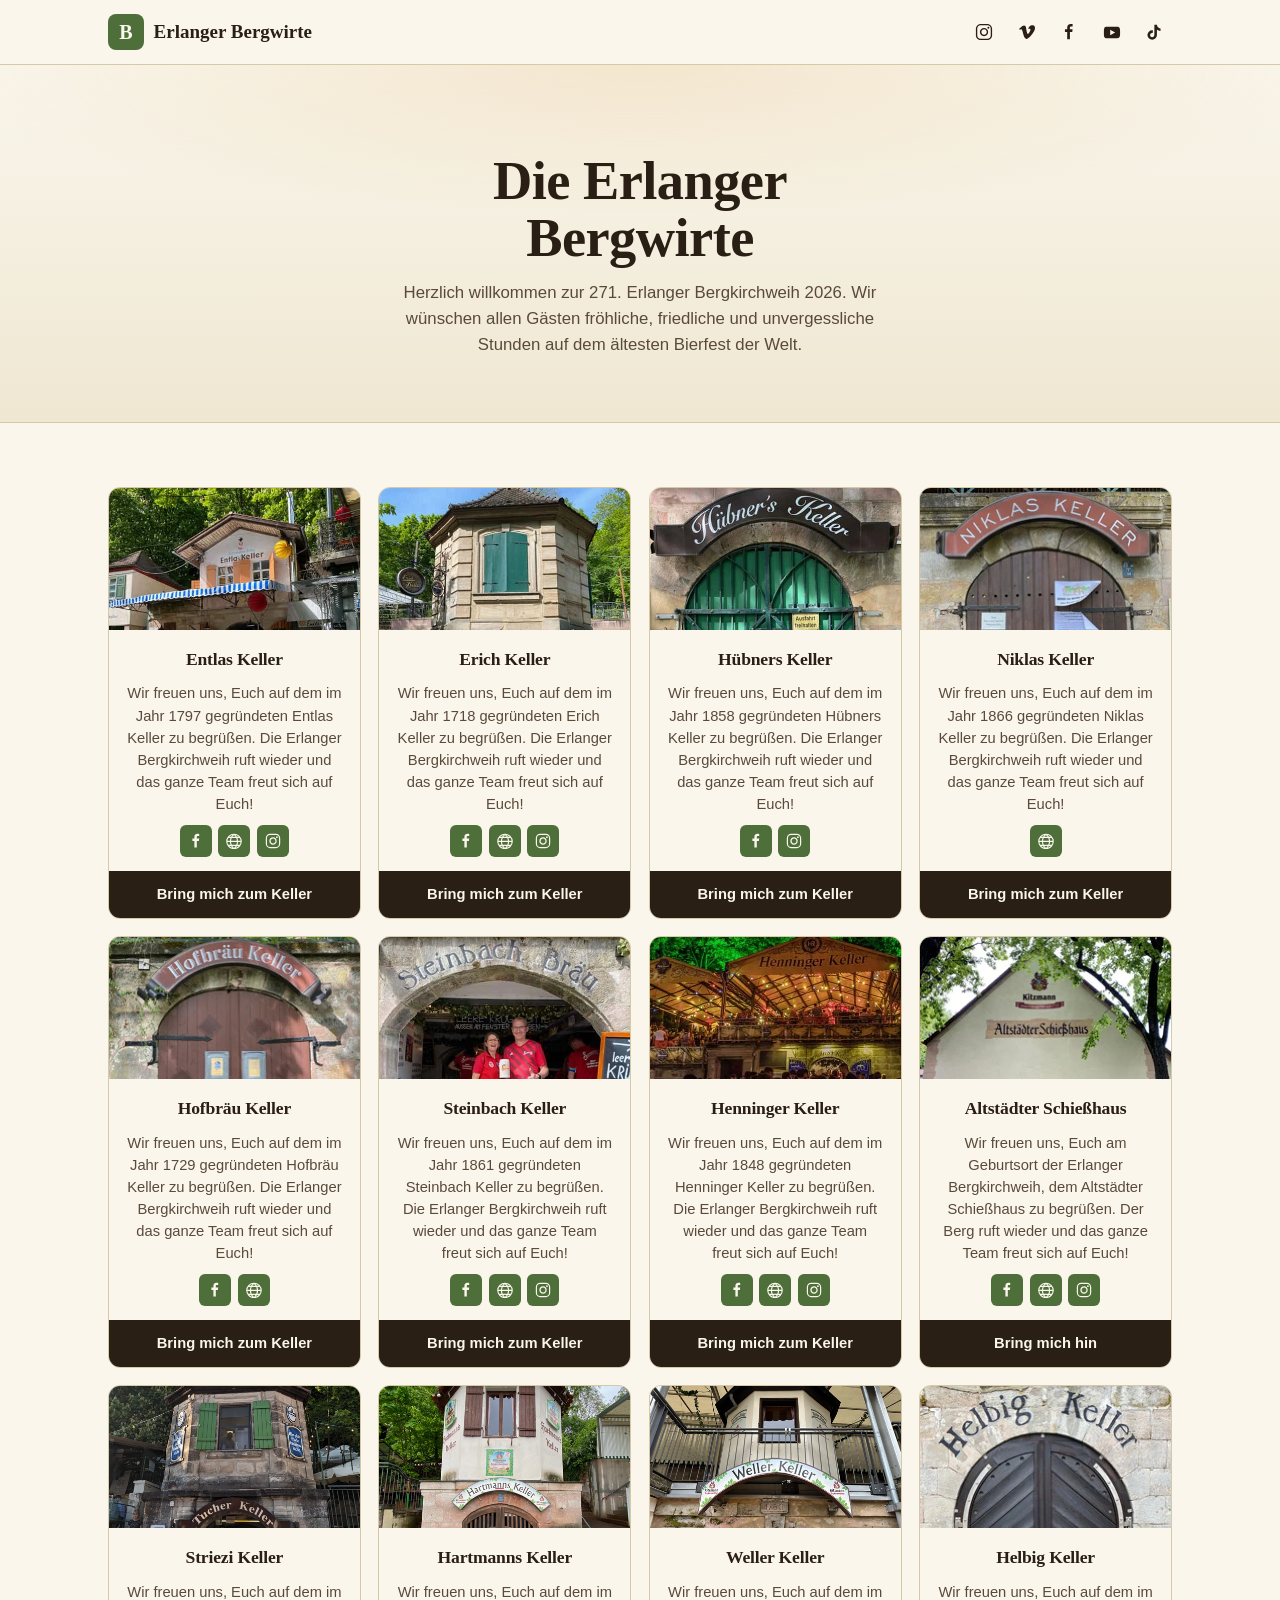
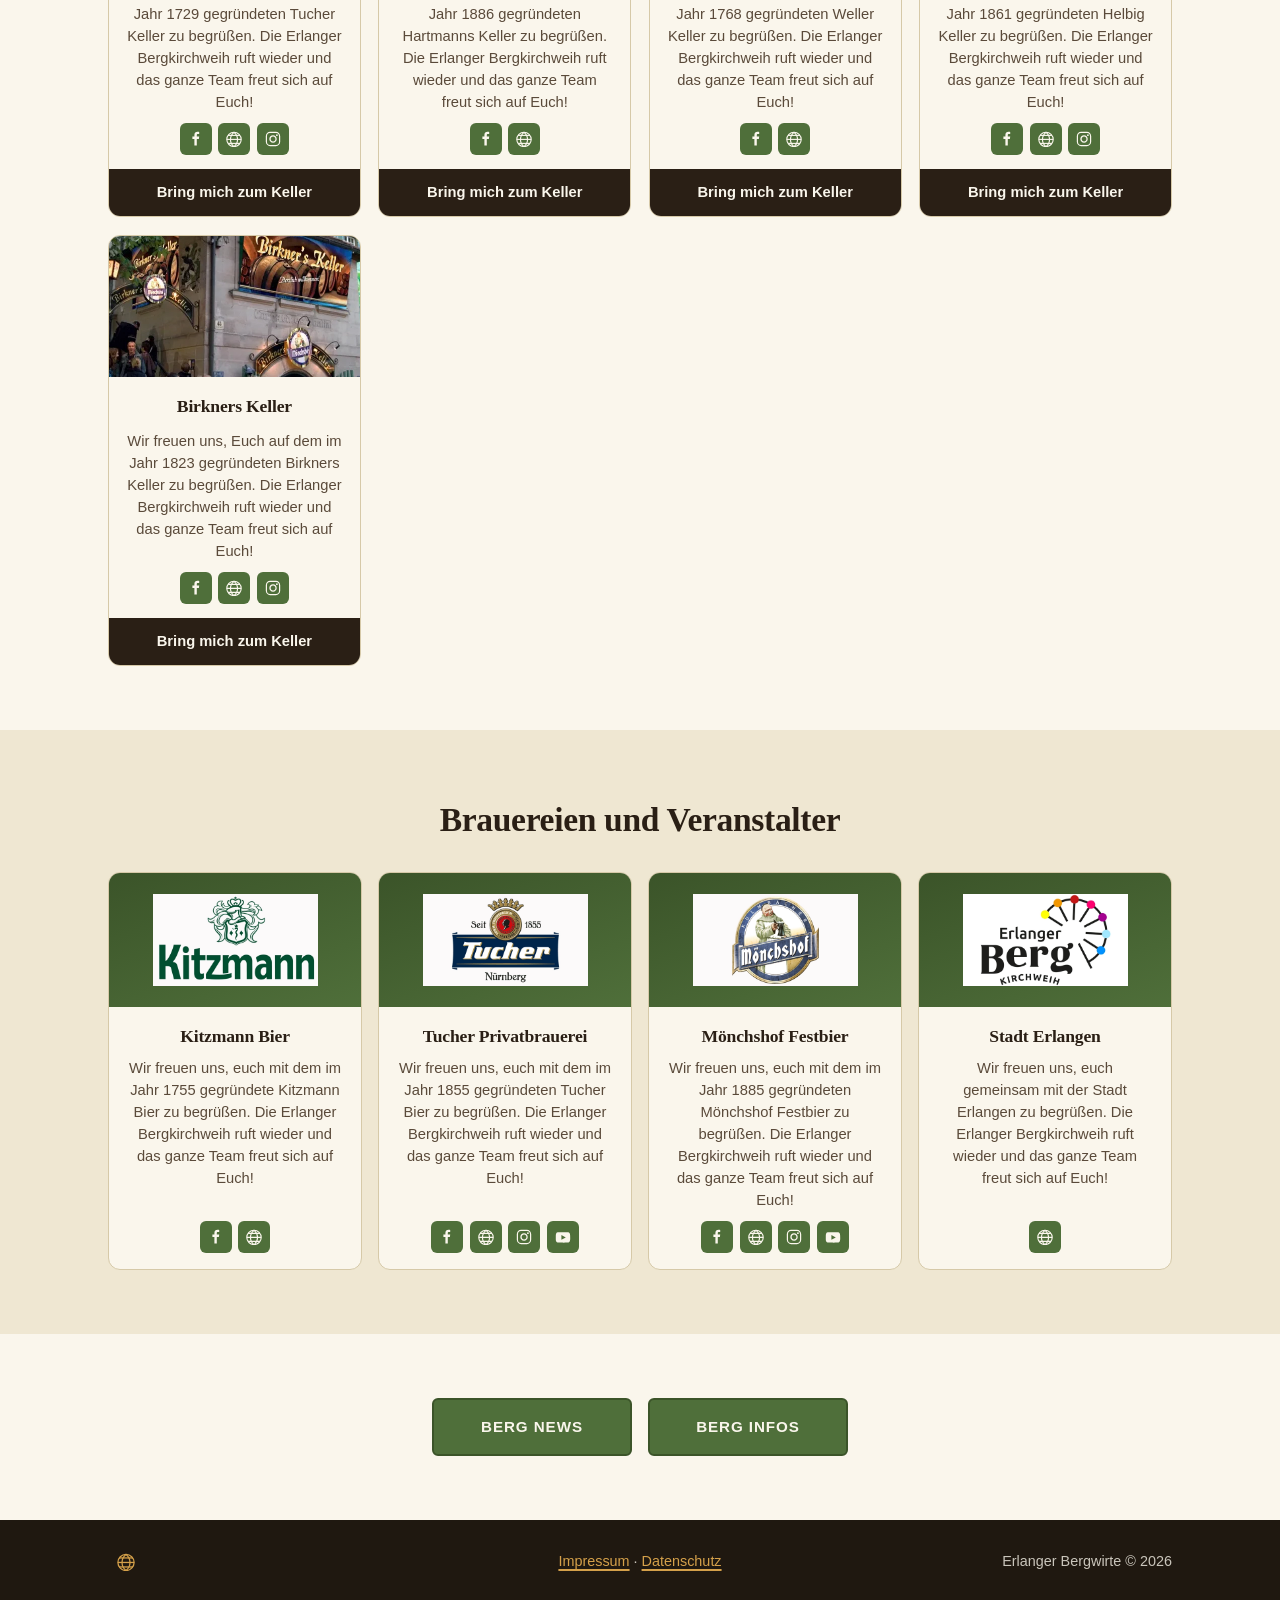
==== index.html @ a4e229b9 "Reorder cellars west-to-east per verified order Apply the canonical west-to-east cellar order confir" ====
<!doctype html>
<html lang="de">
<head>
  <meta charset="utf-8">
  <meta name="viewport" content="width=device-width, initial-scale=1">
  <title>Erlanger Bergwirte</title>
  <meta name="description" content="Erlanger Bergwirte – herzlich willkommen zur 271. Erlanger Bergkirchweih 2026.">
  <meta name="theme-color" content="#4f6f3a">
  <meta property="og:title" content="Erlanger Bergwirte">
  <meta property="og:description" content="Herzlich willkommen zur 271. Erlanger Bergkirchweih 2026.">
  <meta property="og:type" content="website">
  <link rel="stylesheet" href="styles.css">
  <link rel="icon" href="data:image/svg+xml,%3Csvg xmlns='http://www.w3.org/2000/svg' viewBox='0 0 32 32'%3E%3Crect width='32' height='32' rx='6' fill='%234f6f3a'/%3E%3Ctext x='16' y='22' font-size='18' text-anchor='middle' fill='%23faf6ec' font-family='ui-serif,Georgia,serif' font-weight='700'%3EB%3C/text%3E%3C/svg%3E">
</head>
<body>

<svg xmlns="http://www.w3.org/2000/svg" style="position:absolute;width:0;height:0" aria-hidden="true">
  <symbol id="i-fb" viewBox="0 0 20 20"><path d="M11,10h2.6l0.4-3H11V5.3c0-0.9,0.2-1.5,1.5-1.5H14V1.1c-0.3,0-1-0.1-2.1-0.1C9.6,1,8,2.4,8,5v2H5.5v3H8v8h3V10z"/></symbol>
  <symbol id="i-web" viewBox="0 0 20 20" fill="none" stroke="currentColor" stroke-width="1.4"><path d="M1,10.5 L19,10.5"/><path d="M2.35,15.5 L17.65,15.5"/><path d="M2.35,5.5 L17.523,5.5"/><path d="M10,19.46 L9.98,19.46 C7.31,17.33 5.61,14.141 5.61,10.58 C5.61,7.02 7.33,3.83 10,1.7 L10,1.7 C12.67,3.83 14.4,7.02 14.4,10.58 C14.4,14.141 12.67,17.33 10,19.46 Z"/><circle cx="10" cy="10.5" r="9"/></symbol>
  <symbol id="i-ig" viewBox="0 0 20 20"><path d="M13.55,1H6.46C3.45,1,1,3.44,1,6.44v7.12c0,3,2.45,5.44,5.46,5.44h7.08c3.02,0,5.46-2.44,5.46-5.44V6.44C19.01,3.44,16.56,1,13.55,1z M17.5,14c0,1.93-1.57,3.5-3.5,3.5H6c-1.93,0-3.5-1.57-3.5-3.5V6c0-1.93,1.57-3.5,3.5-3.5h8c1.93,0,3.5,1.57,3.5,3.5V14z"/><circle cx="14.87" cy="5.26" r="1.09"/><path d="M10.03,5.45c-2.55,0-4.63,2.06-4.63,4.6c0,2.55,2.07,4.61,4.63,4.61c2.56,0,4.63-2.061,4.63-4.61C14.65,7.51,12.58,5.45,10.03,5.45z M10.08,13c-1.66,0-3-1.34-3-2.99c0-1.65,1.34-2.99,3-2.99s3,1.34,3,2.99C13.08,11.66,11.74,13,10.08,13z"/></symbol>
  <symbol id="i-yt" viewBox="0 0 20 20"><path d="M15,4.1c1,0.1,2.3,0,3,0.8c0.8,0.8,0.9,2.1,0.9,3.1C19,9.2,19,10.9,19,12c-0.1,1.1,0,2.4-0.5,3.4c-0.5,1.1-1.4,1.5-2.5,1.6c-1.2,0.1-8.6,0.1-11,0c-1.1-0.1-2.4-0.1-3.2-1c-0.7-0.8-0.7-2-0.8-3C1,11.8,1,10.1,1,8.9c0-1.1,0-2.4,0.5-3.4C2,4.5,3,4.3,4.1,4.2C5.3,4.1,12.6,4,15,4.1z M8,7.5v6l5.5-3L8,7.5z"/></symbol>
  <symbol id="i-tt" viewBox="0 0 20 20"><path d="M17.24,6V8.82a6.79,6.79,0,0,1-4-1.28v5.81A5.26,5.26,0,1,1,8,8.1a4.36,4.36,0,0,1,.72.05v2.9A2.57,2.57,0,0,0,7.64,11a2.4,2.4,0,1,0,2.77,2.38V2h2.86a4,4,0,0,0,1.84,3.38A4,4,0,0,0,17.24,6Z"/></symbol>
  <symbol id="i-vimeo" viewBox="0 0 20 20"><path d="M2.065,7.59C1.84,7.367,1.654,7.082,1.468,6.838c-0.332-0.42-0.137-0.411,0.274-0.772c1.026-0.91,2.004-1.896,3.127-2.688c1.017-0.713,2.365-1.173,3.286-0.039c0.849,1.045,0.869,2.629,1.084,3.891c0.215,1.309,0.421,2.648,0.88,3.901c0.127,0.352,0.37,1.018,0.81,1.074c0.567,0.078,1.145-0.917,1.408-1.289c0.684-0.987,1.611-2.317,1.494-3.587c-0.115-1.349-1.572-1.095-2.482-0.773c0.146-1.514,1.555-3.216,2.912-3.792c1.439-0.597,3.579-0.587,4.302,1.036c0.772,1.759,0.078,3.802-0.763,5.396c-0.918,1.731-2.1,3.333-3.363,4.829c-1.114,1.329-2.432,2.787-4.093,3.422c-1.897,0.723-3.021-0.686-3.667-2.318c-0.705-1.777-1.056-3.771-1.565-5.621C4.898,8.726,4.644,7.836,4.136,7.191C3.473,6.358,2.72,7.141,2.065,7.59z"/></symbol>
</svg>

<a class="skip-link" href="#main">Direkt zum Inhalt springen</a>

<header class="site-header" role="banner">
  <div class="wrap site-header__inner">
    <a class="brand" href="#top" aria-label="Startseite Erlanger Bergwirte">
      <span class="brand__mark" aria-hidden="true">B</span>
      <span class="brand__text">Erlanger Bergwirte</span>
    </a>
    <ul class="socials socials--header">
      <li><a href="https://www.instagram.com/derbergruht/" target="_blank" rel="noopener noreferrer" aria-label="Instagram"><svg class="icon"><use href="#i-ig"/></svg></a></li>
      <li><a href="https://vimeo.com/kaurispirit" target="_blank" rel="noopener noreferrer" aria-label="Vimeo"><svg class="icon"><use href="#i-vimeo"/></svg></a></li>
      <li><a href="https://www.facebook.com/bergkirchweih/" target="_blank" rel="noopener noreferrer" aria-label="Facebook"><svg class="icon"><use href="#i-fb"/></svg></a></li>
      <li><a href="https://www.youtube.com/channel/UCCqenUxCz2fiVf_c4Ma3PHQ" target="_blank" rel="noopener noreferrer" aria-label="YouTube"><svg class="icon"><use href="#i-yt"/></svg></a></li>
      <li><a href="https://www.tiktok.com/@bergkirchweih" target="_blank" rel="noopener noreferrer" aria-label="TikTok"><svg class="icon"><use href="#i-tt"/></svg></a></li>
    </ul>
  </div>
</header>

<main id="main">

  <section class="hero" id="top" aria-labelledby="hero-title">
    <div class="wrap hero__inner">
      <h1 id="hero-title" class="hero__title">Die Erlanger Bergwirte</h1>
      <p class="hero__lede">
        Herzlich willkommen zur 271. Erlanger Bergkirchweih 2026.
        Wir wünschen allen Gästen fröhliche, friedliche und unvergessliche Stunden
        auf dem ältesten Bierfest der Welt.
      </p>
    </div>
  </section>

  <section class="wirte" aria-labelledby="wirte-title">
    <div class="wrap">
      <h2 id="wirte-title" class="visually-hidden">Die Wirte am Berg</h2>
      <ul class="wirte-grid">

        <li class="card">
          <div class="card__art"><img src="images/keller/entlas.webp" alt="" loading="lazy" width="500" height="282"></div>
          <div class="card__body">
            <h3>Entlas Keller</h3>
            <p class="card__pitch">Wir freuen uns, Euch auf dem im Jahr 1797 gegründeten Entlas Keller zu begrüßen. Die Erlanger Bergkirchweih ruft wieder und das ganze Team freut sich auf Euch!</p>
            <ul class="links">
              <li><a href="https://de-de.facebook.com/entlas.keller/" target="_blank" rel="noopener noreferrer" aria-label="Facebook Entlas Keller"><svg class="icon"><use href="#i-fb"/></svg></a></li>
              <li><a href="https://entlaskeller.de/" target="_blank" rel="noopener noreferrer" aria-label="Website Entlas Keller"><svg class="icon"><use href="#i-web"/></svg></a></li>
              <li><a href="https://www.instagram.com/entlas_keller/" target="_blank" rel="noopener noreferrer" aria-label="Instagram Entlas Keller"><svg class="icon"><use href="#i-ig"/></svg></a></li>
            </ul>
          </div>
          <a class="card__cta" href="https://maps.app.goo.gl/fnGP9LrhUXz2bEHU7" target="_blank" rel="noopener noreferrer">Bring mich zum Keller</a>
        </li>

        <li class="card">
          <div class="card__art"><img src="images/keller/erich.webp" alt="" loading="lazy" width="500" height="282"></div>
          <div class="card__body">
            <h3>Erich Keller</h3>
            <p class="card__pitch">Wir freuen uns, Euch auf dem im Jahr 1718 gegründeten Erich Keller zu begrüßen. Die Erlanger Bergkirchweih ruft wieder und das ganze Team freut sich auf Euch!</p>
            <ul class="links">
              <li><a href="https://www.facebook.com/Erichkeller-155544871151537" target="_blank" rel="noopener noreferrer" aria-label="Facebook Erich Keller"><svg class="icon"><use href="#i-fb"/></svg></a></li>
              <li><a href="https://www.erich-keller.net/biermarken/" target="_blank" rel="noopener noreferrer" aria-label="Website Erich Keller"><svg class="icon"><use href="#i-web"/></svg></a></li>
              <li><a href="https://www.instagram.com/erichkeller.berg" target="_blank" rel="noopener noreferrer" aria-label="Instagram Erich Keller"><svg class="icon"><use href="#i-ig"/></svg></a></li>
            </ul>
          </div>
          <a class="card__cta" href="https://maps.app.goo.gl/TShtQk54RFGmFxrq5" target="_blank" rel="noopener noreferrer">Bring mich zum Keller</a>
        </li>

        <li class="card">
          <div class="card__art"><img src="images/keller/huebners.webp" alt="" loading="lazy" width="500" height="282"></div>
          <div class="card__body">
            <h3>Hübners Keller</h3>
            <p class="card__pitch">Wir freuen uns, Euch auf dem im Jahr 1858 gegründeten Hübners Keller zu begrüßen. Die Erlanger Bergkirchweih ruft wieder und das ganze Team freut sich auf Euch!</p>
            <ul class="links">
              <li><a href="https://www.facebook.com/huebnerskeller/" target="_blank" rel="noopener noreferrer" aria-label="Facebook Hübners Keller"><svg class="icon"><use href="#i-fb"/></svg></a></li>
              <li><a href="https://www.instagram.com/huebners.keller/" target="_blank" rel="noopener noreferrer" aria-label="Instagram Hübners Keller"><svg class="icon"><use href="#i-ig"/></svg></a></li>
            </ul>
          </div>
          <a class="card__cta" href="https://maps.app.goo.gl/EuKfwBFr2UC1KzvL7" target="_blank" rel="noopener noreferrer">Bring mich zum Keller</a>
        </li>

        <li class="card">
          <div class="card__art"><img src="images/keller/niklas.webp" alt="" loading="lazy" width="500" height="282"></div>
          <div class="card__body">
            <h3>Niklas Keller</h3>
            <p class="card__pitch">Wir freuen uns, Euch auf dem im Jahr 1866 gegründeten Niklas Keller zu begrüßen. Die Erlanger Bergkirchweih ruft wieder und das ganze Team freut sich auf Euch!</p>
            <ul class="links">
              <li><a href="http://www.niklaskeller.de/" target="_blank" rel="noopener noreferrer" aria-label="Website Niklas Keller"><svg class="icon"><use href="#i-web"/></svg></a></li>
            </ul>
          </div>
          <a class="card__cta" href="https://maps.app.goo.gl/wLrkQVBPu9qE3sUa7" target="_blank" rel="noopener noreferrer">Bring mich zum Keller</a>
        </li>

        <li class="card">
          <div class="card__art"><img src="images/keller/hofbrau.webp" alt="" loading="lazy" width="500" height="282"></div>
          <div class="card__body">
            <h3>Hofbräu Keller</h3>
            <p class="card__pitch">Wir freuen uns, Euch auf dem im Jahr 1729 gegründeten Hofbräu Keller zu begrüßen. Die Erlanger Bergkirchweih ruft wieder und das ganze Team freut sich auf Euch!</p>
            <ul class="links">
              <li><a href="https://www.facebook.com/pages/Hofbr%C3%A4u-Keller/501322066587742" target="_blank" rel="noopener noreferrer" aria-label="Facebook Hofbräu Keller"><svg class="icon"><use href="#i-fb"/></svg></a></li>
              <li><a href="https://derbergruht.de/#blog" target="_blank" rel="noopener noreferrer" aria-label="Website Hofbräu Keller"><svg class="icon"><use href="#i-web"/></svg></a></li>
            </ul>
          </div>
          <a class="card__cta" href="https://maps.app.goo.gl/XZo4s8bxv99j2TG4A" target="_blank" rel="noopener noreferrer">Bring mich zum Keller</a>
        </li>

        <li class="card">
          <div class="card__art"><img src="images/keller/steinbach.webp" alt="" loading="lazy" width="500" height="282"></div>
          <div class="card__body">
            <h3>Steinbach Keller</h3>
            <p class="card__pitch">Wir freuen uns, Euch auf dem im Jahr 1861 gegründeten Steinbach Keller zu begrüßen. Die Erlanger Bergkirchweih ruft wieder und das ganze Team freut sich auf Euch!</p>
            <ul class="links">
              <li><a href="https://www.facebook.com/steinbach.braeu.erlangen" target="_blank" rel="noopener noreferrer" aria-label="Facebook Steinbach Keller"><svg class="icon"><use href="#i-fb"/></svg></a></li>
              <li><a href="https://steinbach-braeu.de/bergkirchweih/" target="_blank" rel="noopener noreferrer" aria-label="Website Steinbach Keller"><svg class="icon"><use href="#i-web"/></svg></a></li>
              <li><a href="https://www.instagram.com/steinbachbraeu/" target="_blank" rel="noopener noreferrer" aria-label="Instagram Steinbach Keller"><svg class="icon"><use href="#i-ig"/></svg></a></li>
            </ul>
          </div>
          <a class="card__cta" href="https://maps.app.goo.gl/xybAW2M7FCrLjXSD6" target="_blank" rel="noopener noreferrer">Bring mich zum Keller</a>
        </li>

        <li class="card">
          <div class="card__art"><img src="images/keller/henninger.webp" alt="" loading="lazy" width="500" height="282"></div>
          <div class="card__body">
            <h3>Henninger Keller</h3>
            <p class="card__pitch">Wir freuen uns, Euch auf dem im Jahr 1848 gegründeten Henninger Keller zu begrüßen. Die Erlanger Bergkirchweih ruft wieder und das ganze Team freut sich auf Euch!</p>
            <ul class="links">
              <li><a href="https://www.facebook.com/henningererlangen" target="_blank" rel="noopener noreferrer" aria-label="Facebook Henninger Keller"><svg class="icon"><use href="#i-fb"/></svg></a></li>
              <li><a href="https://www.henninger-keller.com/" target="_blank" rel="noopener noreferrer" aria-label="Website Henninger Keller"><svg class="icon"><use href="#i-web"/></svg></a></li>
              <li><a href="https://www.instagram.com/henninger_keller/" target="_blank" rel="noopener noreferrer" aria-label="Instagram Henninger Keller"><svg class="icon"><use href="#i-ig"/></svg></a></li>
            </ul>
          </div>
          <a class="card__cta" href="https://www.facebook.com/henningererlangen/" target="_blank" rel="noopener noreferrer">Bring mich zum Keller</a>
        </li>

        <li class="card">
          <div class="card__art"><img src="images/keller/schiesshaus.webp" alt="" loading="lazy" width="500" height="282"></div>
          <div class="card__body">
            <h3>Altstädter Schießhaus</h3>
            <p class="card__pitch">Wir freuen uns, Euch am Geburtsort der Erlanger Bergkirchweih, dem Altstädter Schießhaus zu begrüßen. Der Berg ruft wieder und das ganze Team freut sich auf Euch!</p>
            <ul class="links">
              <li><a href="https://www.facebook.com/Altstaedter.Schiesshaus/" target="_blank" rel="noopener noreferrer" aria-label="Facebook Altstädter Schießhaus"><svg class="icon"><use href="#i-fb"/></svg></a></li>
              <li><a href="https://www.altstaedter-schiesshaus.de/" target="_blank" rel="noopener noreferrer" aria-label="Website Altstädter Schießhaus"><svg class="icon"><use href="#i-web"/></svg></a></li>
              <li><a href="https://www.instagram.com/altstaedter.schiesshaus/" target="_blank" rel="noopener noreferrer" aria-label="Instagram Altstädter Schießhaus"><svg class="icon"><use href="#i-ig"/></svg></a></li>
            </ul>
          </div>
          <a class="card__cta" href="https://maps.app.goo.gl/E45s2iUza9W3HSYk8" target="_blank" rel="noopener noreferrer">Bring mich hin</a>
        </li>

        <li class="card">
          <div class="card__art"><img src="images/keller/striezi.webp" alt="" loading="lazy" width="500" height="282"></div>
          <div class="card__body">
            <h3>Striezi Keller</h3>
            <p class="card__pitch">Wir freuen uns, Euch auf dem im Jahr 1729 gegründeten Tucher Keller zu begrüßen. Die Erlanger Bergkirchweih ruft wieder und das ganze Team freut sich auf Euch!</p>
            <ul class="links">
              <li><a href="https://www.facebook.com/Tucher.Biere/" target="_blank" rel="noopener noreferrer" aria-label="Facebook Striezi Keller"><svg class="icon"><use href="#i-fb"/></svg></a></li>
              <li><a href="https://alterbrunnen.bergplatz.de/" target="_blank" rel="noopener noreferrer" aria-label="Website Striezi Keller"><svg class="icon"><use href="#i-web"/></svg></a></li>
              <li><a href="https://www.instagram.com/tucher_biere/" target="_blank" rel="noopener noreferrer" aria-label="Instagram Striezi Keller"><svg class="icon"><use href="#i-ig"/></svg></a></li>
            </ul>
          </div>
          <a class="card__cta" href="https://maps.app.goo.gl/pyanSz4nCVPfYE2y9" target="_blank" rel="noopener noreferrer">Bring mich zum Keller</a>
        </li>

        <li class="card">
          <div class="card__art"><img src="images/keller/hartmanns.webp" alt="" loading="lazy" width="500" height="282"></div>
          <div class="card__body">
            <h3>Hartmanns Keller</h3>
            <p class="card__pitch">Wir freuen uns, Euch auf dem im Jahr 1886 gegründeten Hartmanns Keller zu begrüßen. Die Erlanger Bergkirchweih ruft wieder und das ganze Team freut sich auf Euch!</p>
            <ul class="links">
              <li><a href="https://www.facebook.com/kitzmannbier" target="_blank" rel="noopener noreferrer" aria-label="Facebook Hartmanns Keller"><svg class="icon"><use href="#i-fb"/></svg></a></li>
              <li><a href="https://www.kitzmann.de/2023/05/30/hartmanns-keller/" target="_blank" rel="noopener noreferrer" aria-label="Website Hartmanns Keller"><svg class="icon"><use href="#i-web"/></svg></a></li>
            </ul>
          </div>
          <a class="card__cta" href="https://maps.app.goo.gl/V7qqWJVwsdXsMhzo7" target="_blank" rel="noopener noreferrer">Bring mich zum Keller</a>
        </li>

        <li class="card">
          <div class="card__art"><img src="images/keller/weller.webp" alt="" loading="lazy" width="500" height="282"></div>
          <div class="card__body">
            <h3>Weller Keller</h3>
            <p class="card__pitch">Wir freuen uns, Euch auf dem im Jahr 1768 gegründeten Weller Keller zu begrüßen. Die Erlanger Bergkirchweih ruft wieder und das ganze Team freut sich auf Euch!</p>
            <ul class="links">
              <li><a href="https://www.facebook.com/brauerei.weller.eG" target="_blank" rel="noopener noreferrer" aria-label="Facebook Weller Keller"><svg class="icon"><use href="#i-fb"/></svg></a></li>
              <li><a href="http://www.bratwurst-mueller.de/bergstation.html" target="_blank" rel="noopener noreferrer" aria-label="Website Weller Keller"><svg class="icon"><use href="#i-web"/></svg></a></li>
            </ul>
          </div>
          <a class="card__cta" href="https://maps.app.goo.gl/U7GhjaHmGopBkePX6" target="_blank" rel="noopener noreferrer">Bring mich zum Keller</a>
        </li>

        <li class="card">
          <div class="card__art"><img src="images/keller/helbig.webp" alt="" loading="lazy" width="500" height="282"></div>
          <div class="card__body">
            <h3>Helbig Keller</h3>
            <p class="card__pitch">Wir freuen uns, Euch auf dem im Jahr 1861 gegründeten Helbig Keller zu begrüßen. Die Erlanger Bergkirchweih ruft wieder und das ganze Team freut sich auf Euch!</p>
            <ul class="links">
              <li><a href="https://www.facebook.com/profile.php?id=100091307175264" target="_blank" rel="noopener noreferrer" aria-label="Facebook Helbig Keller"><svg class="icon"><use href="#i-fb"/></svg></a></li>
              <li><a href="https://www.helbigkeller.info/" target="_blank" rel="noopener noreferrer" aria-label="Website Helbig Keller"><svg class="icon"><use href="#i-web"/></svg></a></li>
              <li><a href="https://www.instagram.com/helbigkeller" target="_blank" rel="noopener noreferrer" aria-label="Instagram Helbig Keller"><svg class="icon"><use href="#i-ig"/></svg></a></li>
            </ul>
          </div>
          <a class="card__cta" href="https://maps.app.goo.gl/DPkQdVmpa5K4ui8p7" target="_blank" rel="noopener noreferrer">Bring mich zum Keller</a>
        </li>

        <li class="card">
          <div class="card__art"><img src="images/keller/birkners.webp" alt="" loading="lazy" width="500" height="282"></div>
          <div class="card__body">
            <h3>Birkners Keller</h3>
            <p class="card__pitch">Wir freuen uns, Euch auf dem im Jahr 1823 gegründeten Birkners Keller zu begrüßen. Die Erlanger Bergkirchweih ruft wieder und das ganze Team freut sich auf Euch!</p>
            <ul class="links">
              <li><a href="https://www.facebook.com/Birkners.Keller/" target="_blank" rel="noopener noreferrer" aria-label="Facebook Birkners Keller"><svg class="icon"><use href="#i-fb"/></svg></a></li>
              <li><a href="https://www.birkners-keller.de/" target="_blank" rel="noopener noreferrer" aria-label="Website Birkners Keller"><svg class="icon"><use href="#i-web"/></svg></a></li>
              <li><a href="https://www.instagram.com/birknerskeller/" target="_blank" rel="noopener noreferrer" aria-label="Instagram Birkners Keller"><svg class="icon"><use href="#i-ig"/></svg></a></li>
            </ul>
          </div>
          <a class="card__cta" href="https://maps.app.goo.gl/SzWDxseVdfp5ndb88" target="_blank" rel="noopener noreferrer">Bring mich zum Keller</a>
        </li>

      </ul>
    </div>
  </section>

  <section class="brauereien" aria-labelledby="brauereien-title">
    <div class="wrap">
      <h2 id="brauereien-title" class="brauereien__title">Brauereien und Veranstalter</h2>
      <ul class="brauereien-grid">

        <li class="brauerei">
          <div class="brauerei__logo"><img src="images/brauereien/kitzmann.webp" alt="" loading="lazy" width="500" height="280"></div>
          <h3>Kitzmann Bier</h3>
          <p class="brauerei__pitch">Wir freuen uns, euch mit dem im Jahr 1755 gegründete Kitzmann Bier zu begrüßen. Die Erlanger Bergkirchweih ruft wieder und das ganze Team freut sich auf Euch!</p>
          <ul class="links">
            <li><a href="https://www.facebook.com/kitzmannbier" target="_blank" rel="noopener noreferrer" aria-label="Facebook Kitzmann Bier"><svg class="icon"><use href="#i-fb"/></svg></a></li>
            <li><a href="https://kitzmann.de/bergkirchweih/" target="_blank" rel="noopener noreferrer" aria-label="Website Kitzmann Bier"><svg class="icon"><use href="#i-web"/></svg></a></li>
          </ul>
        </li>

        <li class="brauerei">
          <div class="brauerei__logo"><img src="images/brauereien/tucher.webp" alt="" loading="lazy" width="500" height="280"></div>
          <h3>Tucher Privatbrauerei</h3>
          <p class="brauerei__pitch">Wir freuen uns, euch mit dem im Jahr 1855 gegründeten Tucher Bier zu begrüßen. Die Erlanger Bergkirchweih ruft wieder und das ganze Team freut sich auf Euch!</p>
          <ul class="links">
            <li><a href="https://www.facebook.com/Tucher.Biere" target="_blank" rel="noopener noreferrer" aria-label="Facebook Tucher Privatbrauerei"><svg class="icon"><use href="#i-fb"/></svg></a></li>
            <li><a href="https://www.tucher.de/unser-engagement/bergkirchweih/" target="_blank" rel="noopener noreferrer" aria-label="Website Tucher Privatbrauerei"><svg class="icon"><use href="#i-web"/></svg></a></li>
            <li><a href="https://www.instagram.com/tucher_biere" target="_blank" rel="noopener noreferrer" aria-label="Instagram Tucher Privatbrauerei"><svg class="icon"><use href="#i-ig"/></svg></a></li>
            <li><a href="https://www.youtube.com/@tucherbiere1855" target="_blank" rel="noopener noreferrer" aria-label="YouTube Tucher Privatbrauerei"><svg class="icon"><use href="#i-yt"/></svg></a></li>
          </ul>
        </li>

        <li class="brauerei">
          <div class="brauerei__logo"><img src="images/brauereien/moenchshof.webp" alt="" loading="lazy" width="500" height="280"></div>
          <h3>Mönchshof Festbier</h3>
          <p class="brauerei__pitch">Wir freuen uns, euch mit dem im Jahr 1885 gegründeten Mönchshof Festbier zu begrüßen. Die Erlanger Bergkirchweih ruft wieder und das ganze Team freut sich auf Euch!</p>
          <ul class="links">
            <li><a href="https://www.facebook.com/brauspezialitaeten.moenchshof" target="_blank" rel="noopener noreferrer" aria-label="Facebook Mönchshof Festbier"><svg class="icon"><use href="#i-fb"/></svg></a></li>
            <li><a href="https://www.xn--mnchshof-n4a.de/moenchshof-erleben/veranstaltungen" target="_blank" rel="noopener noreferrer" aria-label="Website Mönchshof Festbier"><svg class="icon"><use href="#i-web"/></svg></a></li>
            <li><a href="https://www.instagram.com/moenchshof.de" target="_blank" rel="noopener noreferrer" aria-label="Instagram Mönchshof Festbier"><svg class="icon"><use href="#i-ig"/></svg></a></li>
            <li><a href="https://www.youtube.com/channel/UC31bxxmDBwI3r2neFmYskjQ" target="_blank" rel="noopener noreferrer" aria-label="YouTube Mönchshof Festbier"><svg class="icon"><use href="#i-yt"/></svg></a></li>
          </ul>
        </li>

        <li class="brauerei">
          <div class="brauerei__logo"><img src="images/brauereien/erlangen.webp" alt="" loading="lazy" width="500" height="280"></div>
          <h3>Stadt Erlangen</h3>
          <p class="brauerei__pitch">Wir freuen uns, euch gemeinsam mit der Stadt Erlangen zu begrüßen. Die Erlanger Bergkirchweih ruft wieder und das ganze Team freut sich auf Euch!</p>
          <ul class="links">
            <li><a href="https://erlangen.de/themenseite/thema/bergkirchweih" target="_blank" rel="noopener noreferrer" aria-label="Website Stadt Erlangen"><svg class="icon"><use href="#i-web"/></svg></a></li>
          </ul>
        </li>

      </ul>
    </div>
  </section>

  <section class="berg-links" aria-label="Bergkirchweih Infoportal">
    <div class="wrap berg-links__inner">
      <a class="btn btn--primary" href="https://erlanger.bergkirchweih.info/#blog" target="_blank" rel="noopener noreferrer">Berg News</a>
      <a class="btn btn--primary" href="https://erlanger.bergkirchweih.info/" target="_blank" rel="noopener noreferrer">Berg Infos</a>
    </div>
  </section>

</main>

<footer class="site-footer" role="contentinfo">
  <div class="wrap site-footer__inner">
    <a class="site-footer__globe" href="https://erlanger.bergkirchweih.info/" target="_blank" rel="noopener noreferrer" aria-label="Bergkirchweih Infoportal"><svg class="icon"><use href="#i-web"/></svg></a>
    <p class="site-footer__legal"><a href="/impressum/">Impressum</a> &middot; <a href="/datenschutz/">Datenschutz</a></p>
    <p class="site-footer__copy">Erlanger Bergwirte &copy; 2026</p>
  </div>
</footer>

</body>
</html>
---- styles.css ----
/* Erlanger Bergwirte – Inhalte gespiegelt von bergwirte.de.
   System fonts only. Palette: Kastanienblatt-Grün, Bierbraun, Lampion-Gold, Papier-Creme. */

:root {
  --green: #4f6f3a;
  --green-deep: #3b5429;
  --brown: #8b5a2b;
  --brown-deep: #6a4321;
  --gold: #d4a04a;
  --gold-deep: #b07f29;
  --creme: #faf6ec;
  --creme-deep: #efe7d2;
  --ink: #2a1f15;
  --ink-soft: #5a4a3a;
  --line: #d6c9a8;

  --font-sans: -apple-system, BlinkMacSystemFont, "Segoe UI", Roboto,
               Helvetica, Arial, sans-serif;
  --font-serif: ui-serif, Georgia, Cambria, "Times New Roman", Times, serif;

  --wrap: 1120px;
  --pad: clamp(1rem, 2.5vw, 1.75rem);
  --radius: 12px;
  --radius-sm: 6px;
}

*, *::before, *::after { box-sizing: border-box; }

html { scroll-behavior: smooth; }

body {
  margin: 0;
  font-family: var(--font-sans);
  font-size: 17px;
  line-height: 1.55;
  color: var(--ink);
  background: var(--creme);
  -webkit-font-smoothing: antialiased;
  text-rendering: optimizeLegibility;
}

a {
  color: var(--green-deep);
  text-decoration-thickness: 2px;
  text-underline-offset: 3px;
}
a:hover { color: var(--brown-deep); }
a:focus-visible {
  outline: 3px solid var(--gold-deep);
  outline-offset: 2px;
  border-radius: 2px;
}

h1, h2, h3 {
  font-family: var(--font-serif);
  font-weight: 700;
  letter-spacing: -0.01em;
  margin: 0 0 0.5em;
  color: var(--ink);
}

p { margin: 0 0 1em; }
ul, ol { margin: 0; padding: 0; list-style: none; }

.wrap {
  width: 100%;
  max-width: var(--wrap);
  margin-inline: auto;
  padding-inline: var(--pad);
}

.skip-link {
  position: absolute;
  left: -9999px;
  top: 0;
  background: var(--ink);
  color: var(--creme);
  padding: 0.6rem 1rem;
  z-index: 1000;
}
.skip-link:focus {
  left: 1rem;
  top: 1rem;
}

.visually-hidden {
  position: absolute;
  width: 1px; height: 1px;
  padding: 0; margin: -1px;
  overflow: hidden;
  clip: rect(0, 0, 0, 0);
  white-space: nowrap;
  border: 0;
}

.icon {
  width: 18px;
  height: 18px;
  display: block;
  fill: currentColor;
}

/* ---------- Header ---------- */

.site-header {
  background: var(--creme);
  border-bottom: 1px solid var(--line);
}
.site-header__inner {
  display: flex;
  align-items: center;
  gap: 1rem;
  min-height: 64px;
  flex-wrap: wrap;
}

.brand {
  display: inline-flex;
  align-items: center;
  gap: 0.6rem;
  text-decoration: none;
  color: inherit;
  margin-right: auto;
}
.brand__mark {
  display: grid;
  place-items: center;
  width: 36px;
  height: 36px;
  border-radius: 8px;
  background: var(--green);
  color: var(--creme);
  font-family: var(--font-serif);
  font-weight: 700;
  font-size: 20px;
  line-height: 1;
}
.brand__text {
  font-family: var(--font-serif);
  font-size: 19px;
  font-weight: 700;
}

.socials {
  display: flex;
  gap: 0.4rem;
}
.socials a {
  display: grid;
  place-items: center;
  width: 36px;
  height: 36px;
  border-radius: 8px;
  color: var(--ink);
  text-decoration: none;
  transition: background-color .15s ease, color .15s ease;
}
.socials a:hover {
  background: var(--green);
  color: var(--creme);
}

/* ---------- Hero ---------- */

.hero {
  padding: clamp(3rem, 8vw, 5.5rem) 0 clamp(2.5rem, 5vw, 4rem);
  background:
    radial-gradient(80% 60% at 50% 0%, rgba(212, 160, 74, 0.18) 0%, transparent 70%),
    linear-gradient(180deg, var(--creme) 0%, var(--creme-deep) 100%);
  border-bottom: 1px solid var(--line);
  text-align: center;
}
.hero__inner { max-width: 60ch; margin-inline: auto; }
.hero__title {
  font-size: clamp(2rem, 5.5vw, 3.4rem);
  margin: 0 0 0.8rem;
  line-height: 1.05;
}
.hero__lede {
  color: var(--ink-soft);
  font-size: 1.05rem;
  margin: 0;
}

/* ---------- Sections ---------- */

section { padding-block: clamp(2.5rem, 5vw, 4rem); }

/* ---------- Wirte: cards ---------- */

.wirte-grid {
  display: grid;
  grid-template-columns: repeat(auto-fill, minmax(240px, 1fr));
  gap: 1.1rem;
}

.card {
  background: var(--creme);
  border: 1px solid var(--line);
  border-radius: var(--radius);
  overflow: hidden;
  display: flex;
  flex-direction: column;
  transition: transform .15s ease, box-shadow .15s ease;
}
.card:hover {
  transform: translateY(-2px);
  box-shadow: 0 14px 28px -16px rgba(42, 31, 21, 0.25);
}

.card__art {
  aspect-ratio: 500 / 282;
  background-color: var(--green-deep);
  overflow: hidden;
}
.card__art img {
  width: 100%;
  height: 100%;
  object-fit: cover;
  display: block;
}

.card__body {
  padding: 1rem 1.1rem 0.9rem;
  display: flex;
  flex-direction: column;
  gap: 0.6rem;
  flex: 1;
}
.card__body h3 {
  font-size: 1.1rem;
  margin: 0;
  text-align: center;
}
.card__pitch {
  margin: 0;
  font-size: 0.92rem;
  color: var(--ink-soft);
  line-height: 1.5;
  text-align: center;
}

.links {
  display: flex;
  gap: 0.4rem;
  justify-content: center;
  margin-top: auto;
}
.links a {
  display: grid;
  place-items: center;
  width: 32px;
  height: 32px;
  border-radius: 6px;
  background: var(--green);
  color: var(--creme);
  text-decoration: none;
  transition: background-color .15s ease;
}
.links a:hover { background: var(--green-deep); }
.links .icon { width: 16px; height: 16px; }

.card__cta {
  display: block;
  padding: 0.75rem 1rem;
  background: var(--ink);
  color: var(--creme);
  font-weight: 600;
  font-size: 0.92rem;
  text-align: center;
  text-decoration: none;
  transition: background-color .15s ease;
}
.card__cta:hover { background: var(--brown-deep); color: var(--creme); }

/* ---------- Brauereien ---------- */

.brauereien { background: var(--creme-deep); }

.brauereien__title {
  text-align: center;
  font-size: clamp(1.55rem, 3vw, 2.1rem);
  margin: 0 0 1.6rem;
}

.brauereien-grid {
  display: grid;
  grid-template-columns: repeat(auto-fit, minmax(240px, 1fr));
  gap: 1rem;
}

.brauerei {
  background: var(--creme);
  border: 1px solid var(--line);
  border-radius: var(--radius);
  overflow: hidden;
  display: flex;
  flex-direction: column;
}
.brauerei__logo {
  background: linear-gradient(160deg, var(--green-deep) 0%, var(--green) 100%);
  display: grid;
  place-items: center;
  padding: 1.3rem 1rem;
  aspect-ratio: 500 / 200;
}
.brauerei__logo img {
  display: block;
  max-width: 75%;
  max-height: 100%;
  width: auto;
  height: auto;
  object-fit: contain;
}
.brauerei h3 {
  font-size: 1.1rem;
  margin: 1rem 1.2rem 0;
  text-align: center;
}
.brauerei__pitch {
  margin: 0.4rem 1.2rem 0.6rem;
  font-size: 0.92rem;
  color: var(--ink-soft);
  text-align: center;
  line-height: 1.5;
}
.brauerei .links {
  margin: auto 1rem 1rem;
}

/* ---------- Berg-Links (große Buttons) ---------- */

.berg-links { background: var(--creme); }
.berg-links__inner {
  display: flex;
  gap: 1rem;
  justify-content: center;
  flex-wrap: wrap;
}

.btn {
  display: inline-block;
  padding: 0.95rem 1.6rem;
  font: inherit;
  font-weight: 700;
  font-size: 0.95rem;
  letter-spacing: 0.06em;
  text-transform: uppercase;
  border-radius: var(--radius-sm);
  text-decoration: none;
  border: 2px solid transparent;
  cursor: pointer;
  transition: transform .15s ease, background-color .15s ease, color .15s ease;
  min-width: 200px;
  text-align: center;
}
.btn:active { transform: translateY(1px); }
.btn--primary {
  background: var(--green);
  color: var(--creme);
  border-color: var(--green-deep);
}
.btn--primary:hover { background: var(--green-deep); color: var(--creme); }

/* ---------- Footer ---------- */

.site-footer {
  background: #1f1810;
  color: rgba(250, 246, 236, 0.78);
  font-size: 0.9rem;
}
.site-footer a { color: var(--gold); }
.site-footer a:hover { color: var(--creme); }

.site-footer__inner {
  display: grid;
  grid-template-columns: 1fr 1fr 1fr;
  align-items: center;
  gap: 1rem;
  padding-block: 1.5rem;
}
.site-footer__inner > * { margin: 0; }
.site-footer__globe {
  display: inline-grid;
  place-items: center;
  width: 36px;
  height: 36px;
  border-radius: 8px;
  color: var(--gold);
  justify-self: start;
}
.site-footer__legal { text-align: center; }
.site-footer__copy { text-align: right; }

@media (max-width: 640px) {
  .site-footer__inner { grid-template-columns: 1fr; text-align: center; }
  .site-footer__globe { justify-self: center; }
  .site-footer__legal,
  .site-footer__copy { text-align: center; }
}

/* ---------- Reduced motion ---------- */

@media (prefers-reduced-motion: reduce) {
  html { scroll-behavior: auto; }
  *, *::before, *::after {
    transition: none !important;
    animation-duration: 0.001ms !important;
  }
}
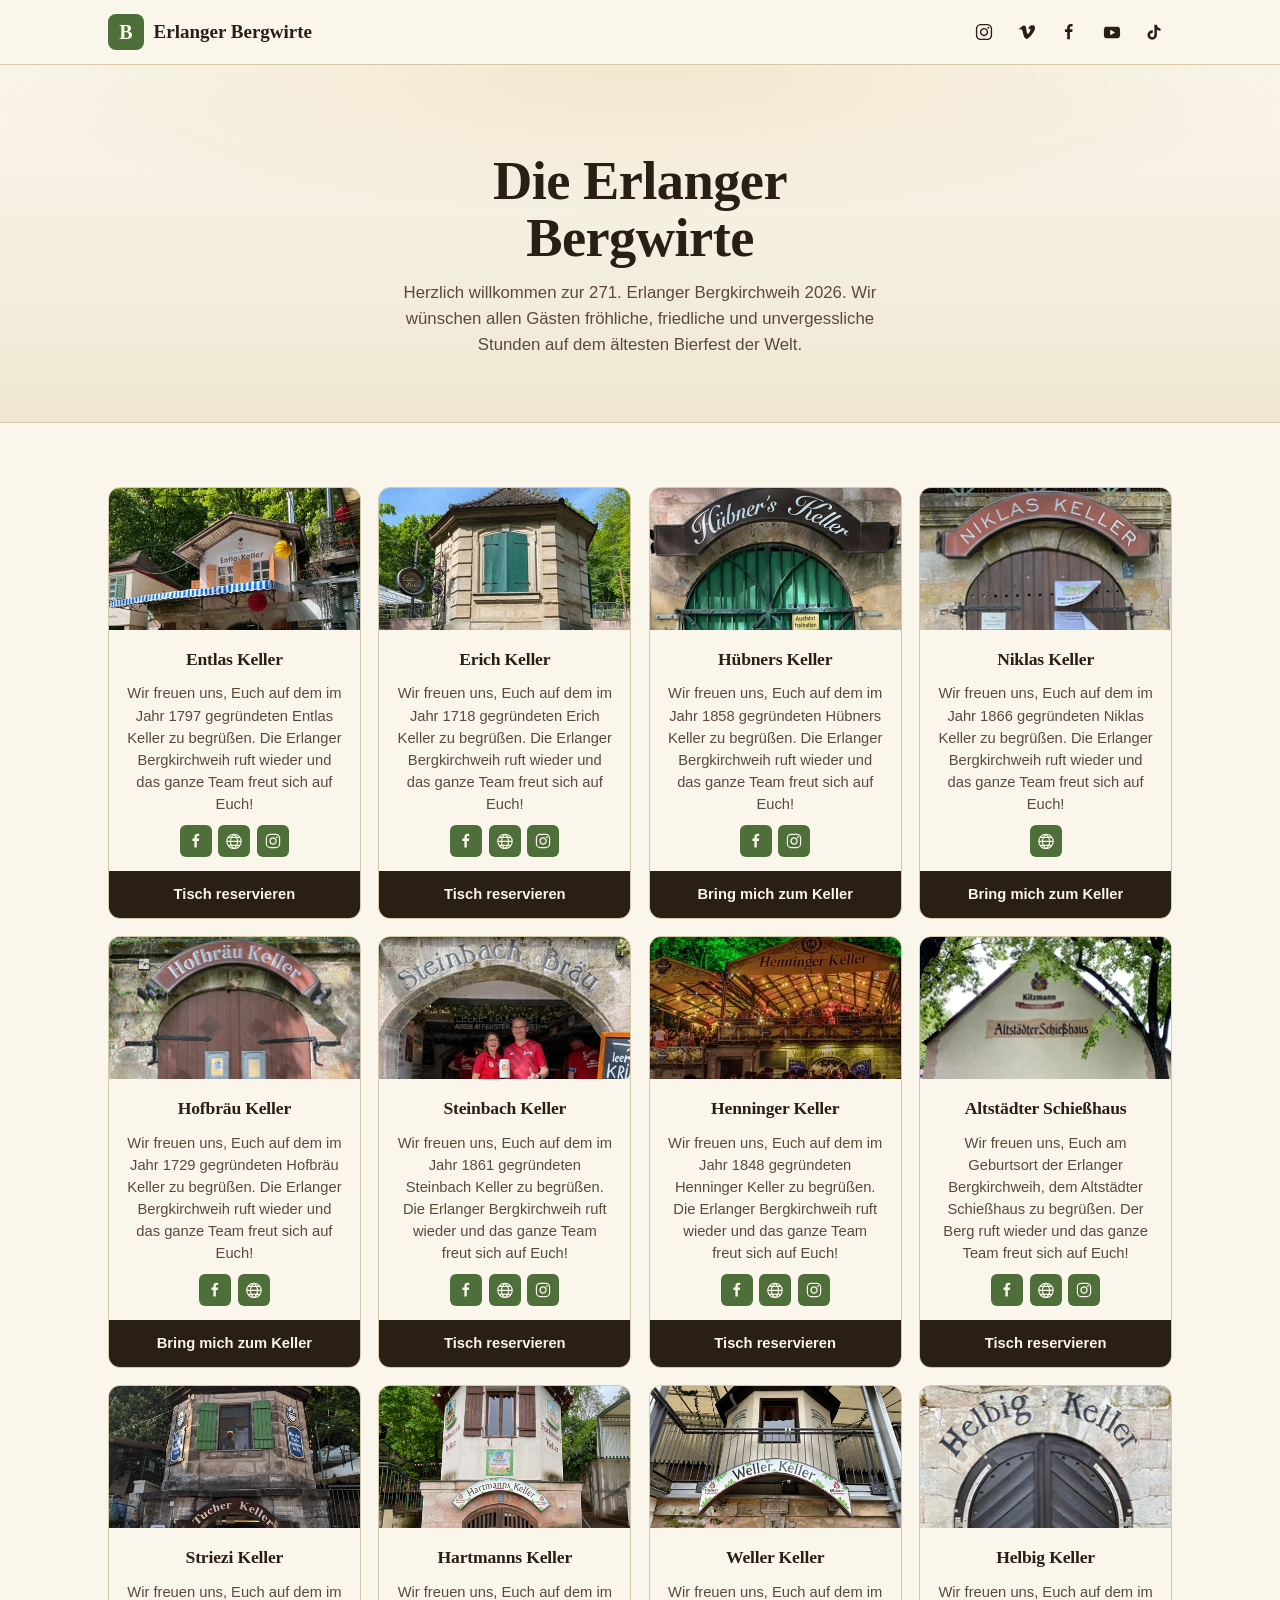
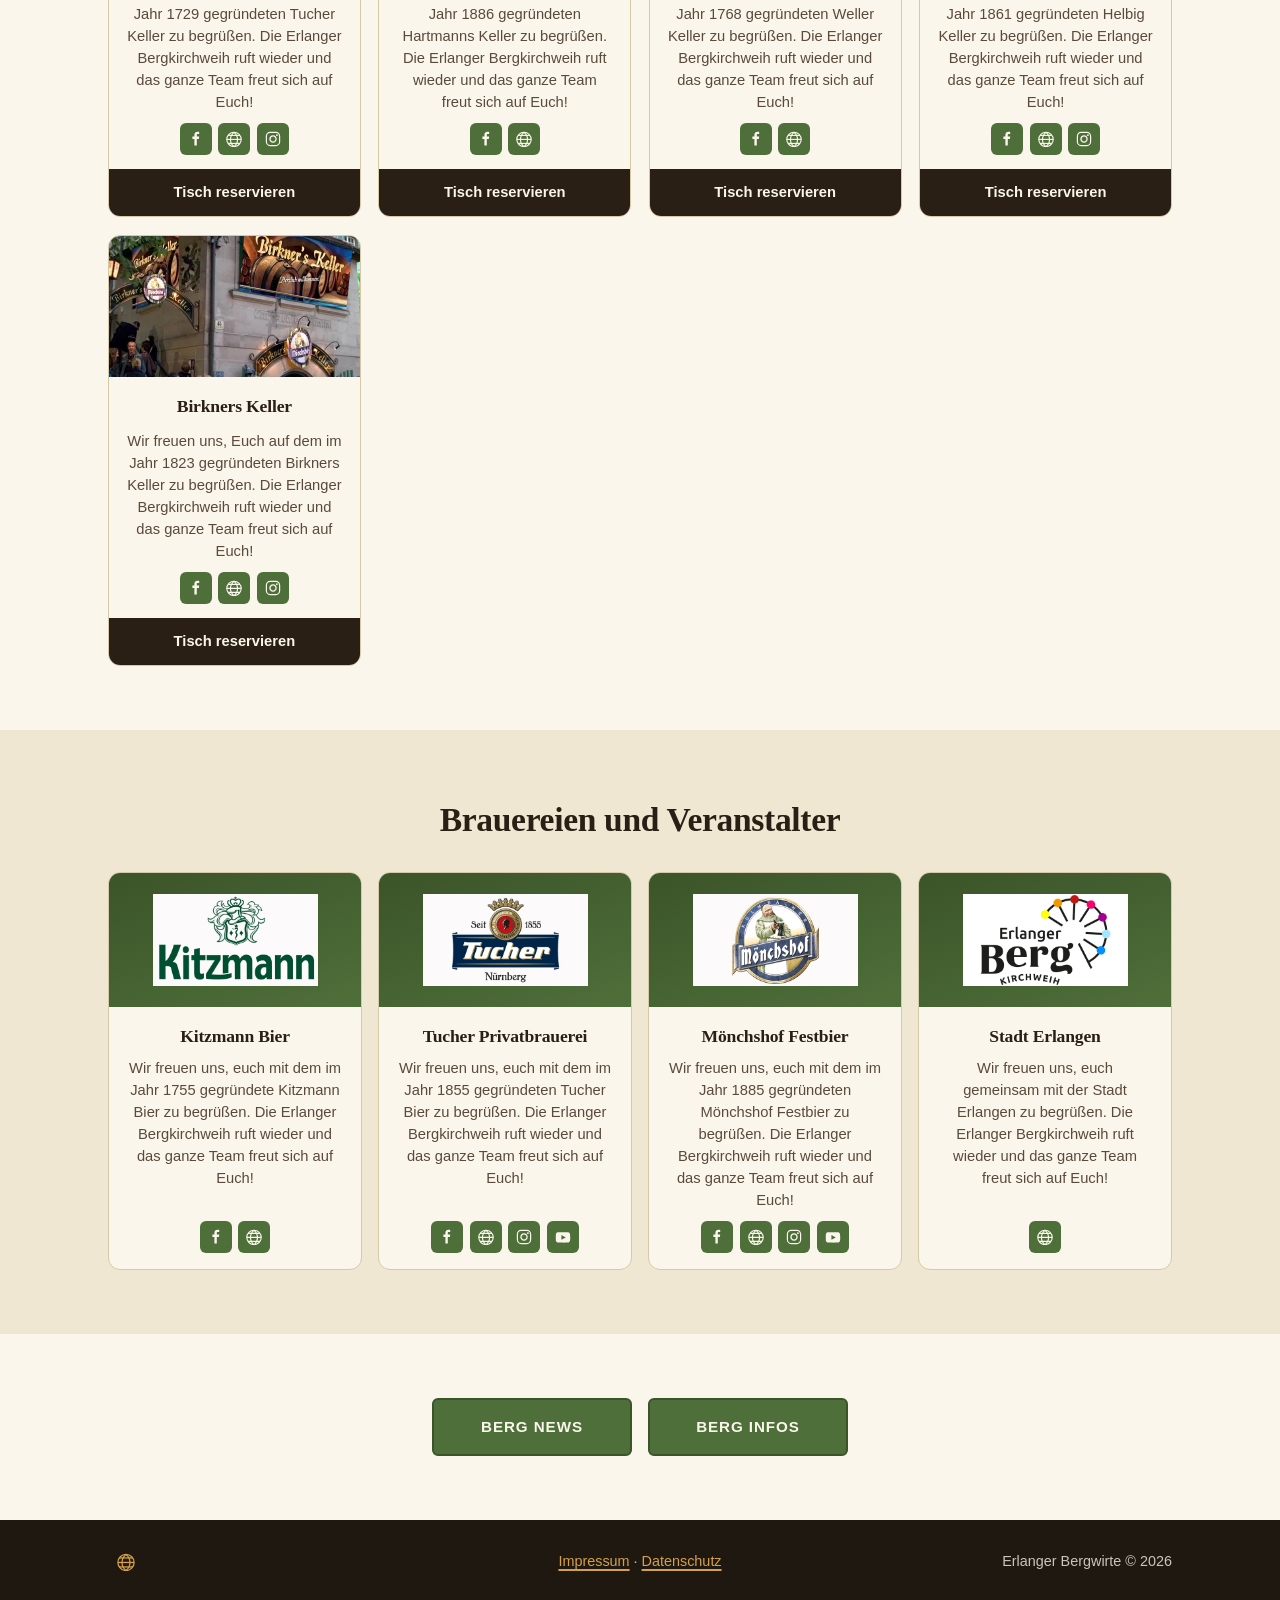
==== commit 78de1a76: "Replace "Bring mich zum Keller" with "Tisch reservieren" where erlangen.de lists a reservation link " ====
--- a/index.html
+++ b/index.html
@@ -70,7 +70,7 @@
               <li><a href="https://www.instagram.com/entlas_keller/" target="_blank" rel="noopener noreferrer" aria-label="Instagram Entlas Keller"><svg class="icon"><use href="#i-ig"/></svg></a></li>
             </ul>
           </div>
-          <a class="card__cta" href="https://maps.app.goo.gl/fnGP9LrhUXz2bEHU7" target="_blank" rel="noopener noreferrer">Bring mich zum Keller</a>
+          <a class="card__cta" href="https://reservierung-entlaskeller.de/info/" target="_blank" rel="noopener noreferrer">Tisch reservieren</a>
         </li>
 
         <li class="card">
@@ -84,7 +84,7 @@
               <li><a href="https://www.instagram.com/erichkeller.berg" target="_blank" rel="noopener noreferrer" aria-label="Instagram Erich Keller"><svg class="icon"><use href="#i-ig"/></svg></a></li>
             </ul>
           </div>
-          <a class="card__cta" href="https://maps.app.goo.gl/TShtQk54RFGmFxrq5" target="_blank" rel="noopener noreferrer">Bring mich zum Keller</a>
+          <a class="card__cta" href="https://www.erich-keller.net/reservierung/" target="_blank" rel="noopener noreferrer">Tisch reservieren</a>
         </li>
 
         <li class="card">
@@ -136,7 +136,7 @@
               <li><a href="https://www.instagram.com/steinbachbraeu/" target="_blank" rel="noopener noreferrer" aria-label="Instagram Steinbach Keller"><svg class="icon"><use href="#i-ig"/></svg></a></li>
             </ul>
           </div>
-          <a class="card__cta" href="https://maps.app.goo.gl/xybAW2M7FCrLjXSD6" target="_blank" rel="noopener noreferrer">Bring mich zum Keller</a>
+          <a class="card__cta" href="https://steinbach-braeu.de/kontakt/" target="_blank" rel="noopener noreferrer">Tisch reservieren</a>
         </li>
 
         <li class="card">
@@ -150,7 +150,7 @@
               <li><a href="https://www.instagram.com/henninger_keller/" target="_blank" rel="noopener noreferrer" aria-label="Instagram Henninger Keller"><svg class="icon"><use href="#i-ig"/></svg></a></li>
             </ul>
           </div>
-          <a class="card__cta" href="https://www.facebook.com/henningererlangen/" target="_blank" rel="noopener noreferrer">Bring mich zum Keller</a>
+          <a class="card__cta" href="https://www.henninger-keller.com/reservierungsanfrage" target="_blank" rel="noopener noreferrer">Tisch reservieren</a>
         </li>
 
         <li class="card">
@@ -164,7 +164,7 @@
               <li><a href="https://www.instagram.com/altstaedter.schiesshaus/" target="_blank" rel="noopener noreferrer" aria-label="Instagram Altstädter Schießhaus"><svg class="icon"><use href="#i-ig"/></svg></a></li>
             </ul>
           </div>
-          <a class="card__cta" href="https://maps.app.goo.gl/E45s2iUza9W3HSYk8" target="_blank" rel="noopener noreferrer">Bring mich hin</a>
+          <a class="card__cta" href="https://www.altstaedter-schiesshaus.de/bergkirchweih/" target="_blank" rel="noopener noreferrer">Tisch reservieren</a>
         </li>
 
         <li class="card">
@@ -178,7 +178,7 @@
               <li><a href="https://www.instagram.com/tucher_biere/" target="_blank" rel="noopener noreferrer" aria-label="Instagram Striezi Keller"><svg class="icon"><use href="#i-ig"/></svg></a></li>
             </ul>
           </div>
-          <a class="card__cta" href="https://maps.app.goo.gl/pyanSz4nCVPfYE2y9" target="_blank" rel="noopener noreferrer">Bring mich zum Keller</a>
+          <a class="card__cta" href="https://alterbrunnen.bergplatz.de/" target="_blank" rel="noopener noreferrer">Tisch reservieren</a>
         </li>
 
         <li class="card">
@@ -191,7 +191,7 @@
               <li><a href="https://www.kitzmann.de/2023/05/30/hartmanns-keller/" target="_blank" rel="noopener noreferrer" aria-label="Website Hartmanns Keller"><svg class="icon"><use href="#i-web"/></svg></a></li>
             </ul>
           </div>
-          <a class="card__cta" href="https://maps.app.goo.gl/V7qqWJVwsdXsMhzo7" target="_blank" rel="noopener noreferrer">Bring mich zum Keller</a>
+          <a class="card__cta" href="http://www.bratwurst-mueller.de/reservierung.html" target="_blank" rel="noopener noreferrer">Tisch reservieren</a>
         </li>
 
         <li class="card">
@@ -204,7 +204,7 @@
               <li><a href="http://www.bratwurst-mueller.de/bergstation.html" target="_blank" rel="noopener noreferrer" aria-label="Website Weller Keller"><svg class="icon"><use href="#i-web"/></svg></a></li>
             </ul>
           </div>
-          <a class="card__cta" href="https://maps.app.goo.gl/U7GhjaHmGopBkePX6" target="_blank" rel="noopener noreferrer">Bring mich zum Keller</a>
+          <a class="card__cta" href="http://www.bratwurst-mueller.de/reservierung.html" target="_blank" rel="noopener noreferrer">Tisch reservieren</a>
         </li>
 
         <li class="card">
@@ -218,7 +218,7 @@
               <li><a href="https://www.instagram.com/helbigkeller" target="_blank" rel="noopener noreferrer" aria-label="Instagram Helbig Keller"><svg class="icon"><use href="#i-ig"/></svg></a></li>
             </ul>
           </div>
-          <a class="card__cta" href="https://maps.app.goo.gl/DPkQdVmpa5K4ui8p7" target="_blank" rel="noopener noreferrer">Bring mich zum Keller</a>
+          <a class="card__cta" href="https://www.helbigkeller.info/" target="_blank" rel="noopener noreferrer">Tisch reservieren</a>
         </li>
 
         <li class="card">
@@ -232,7 +232,7 @@
               <li><a href="https://www.instagram.com/birknerskeller/" target="_blank" rel="noopener noreferrer" aria-label="Instagram Birkners Keller"><svg class="icon"><use href="#i-ig"/></svg></a></li>
             </ul>
           </div>
-          <a class="card__cta" href="https://maps.app.goo.gl/SzWDxseVdfp5ndb88" target="_blank" rel="noopener noreferrer">Bring mich zum Keller</a>
+          <a class="card__cta" href="https://www.birkners-keller.de/" target="_blank" rel="noopener noreferrer">Tisch reservieren</a>
         </li>
 
       </ul>
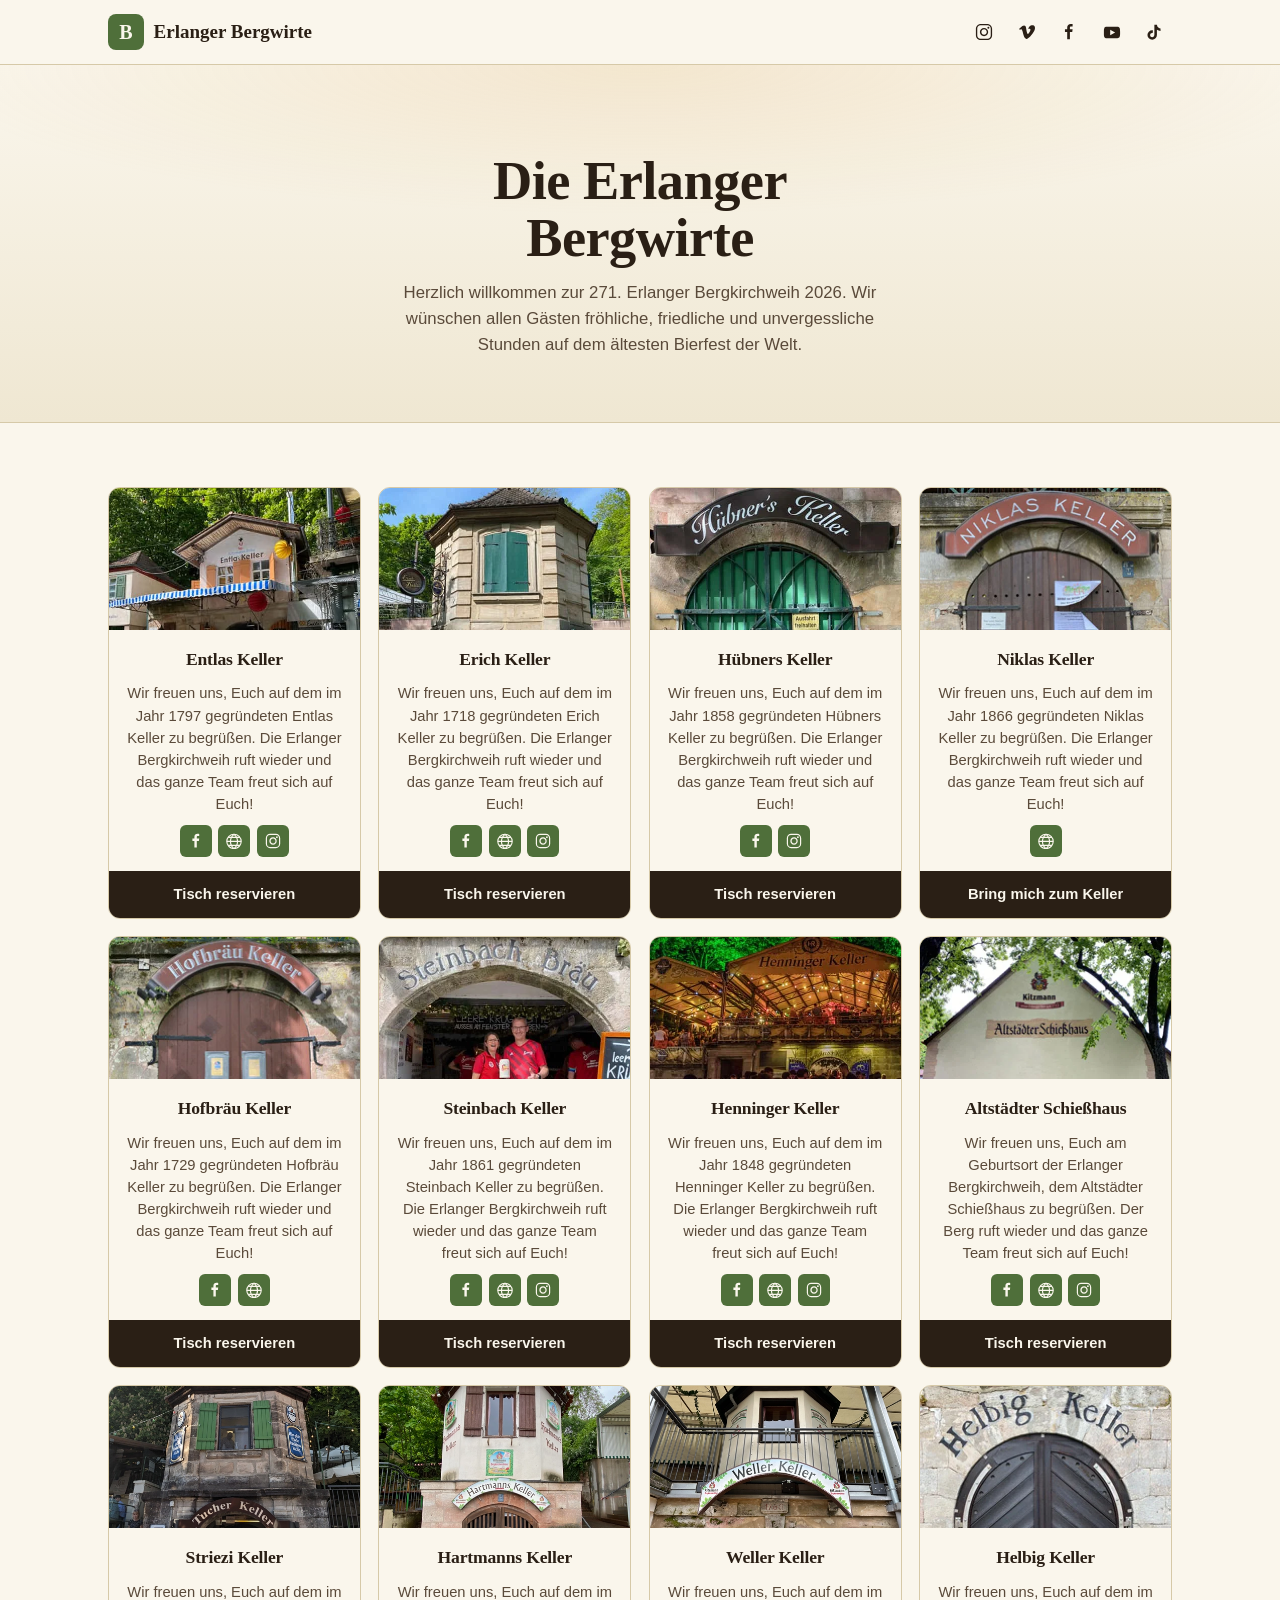
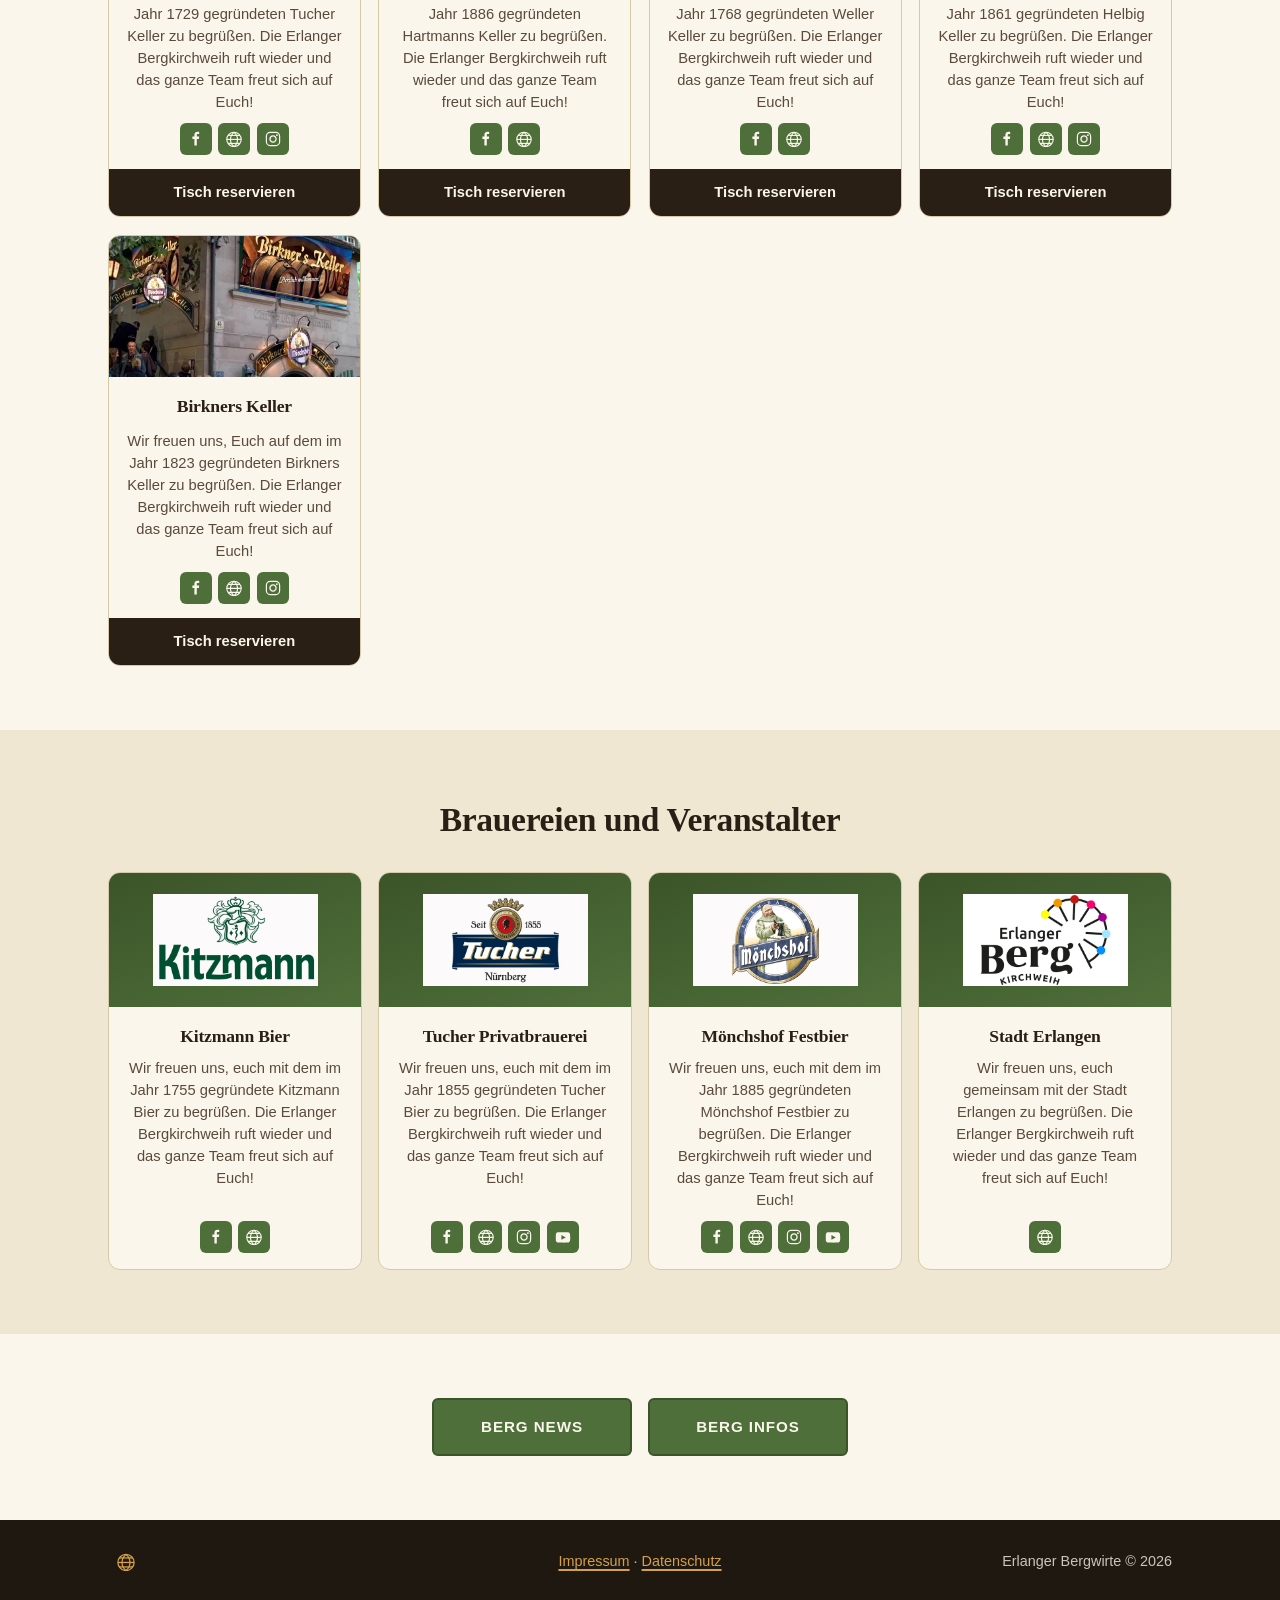
==== commit 8a5b3ccc: "Add Hübners (tel:) and Hofbräu (mailto:) reservation links The erlangen.de page lists Hübners as "Re" ====
--- a/index.html
+++ b/index.html
@@ -97,7 +97,7 @@
               <li><a href="https://www.instagram.com/huebners.keller/" target="_blank" rel="noopener noreferrer" aria-label="Instagram Hübners Keller"><svg class="icon"><use href="#i-ig"/></svg></a></li>
             </ul>
           </div>
-          <a class="card__cta" href="https://maps.app.goo.gl/EuKfwBFr2UC1KzvL7" target="_blank" rel="noopener noreferrer">Bring mich zum Keller</a>
+          <a class="card__cta" href="tel:+499131993298" target="_blank" rel="noopener noreferrer">Tisch reservieren</a>
         </li>
 
         <li class="card">
@@ -122,7 +122,7 @@
               <li><a href="https://derbergruht.de/#blog" target="_blank" rel="noopener noreferrer" aria-label="Website Hofbräu Keller"><svg class="icon"><use href="#i-web"/></svg></a></li>
             </ul>
           </div>
-          <a class="card__cta" href="https://maps.app.goo.gl/XZo4s8bxv99j2TG4A" target="_blank" rel="noopener noreferrer">Bring mich zum Keller</a>
+          <a class="card__cta" href="mailto:hofbraeu-keller@t-online.de" target="_blank" rel="noopener noreferrer">Tisch reservieren</a>
         </li>
 
         <li class="card">
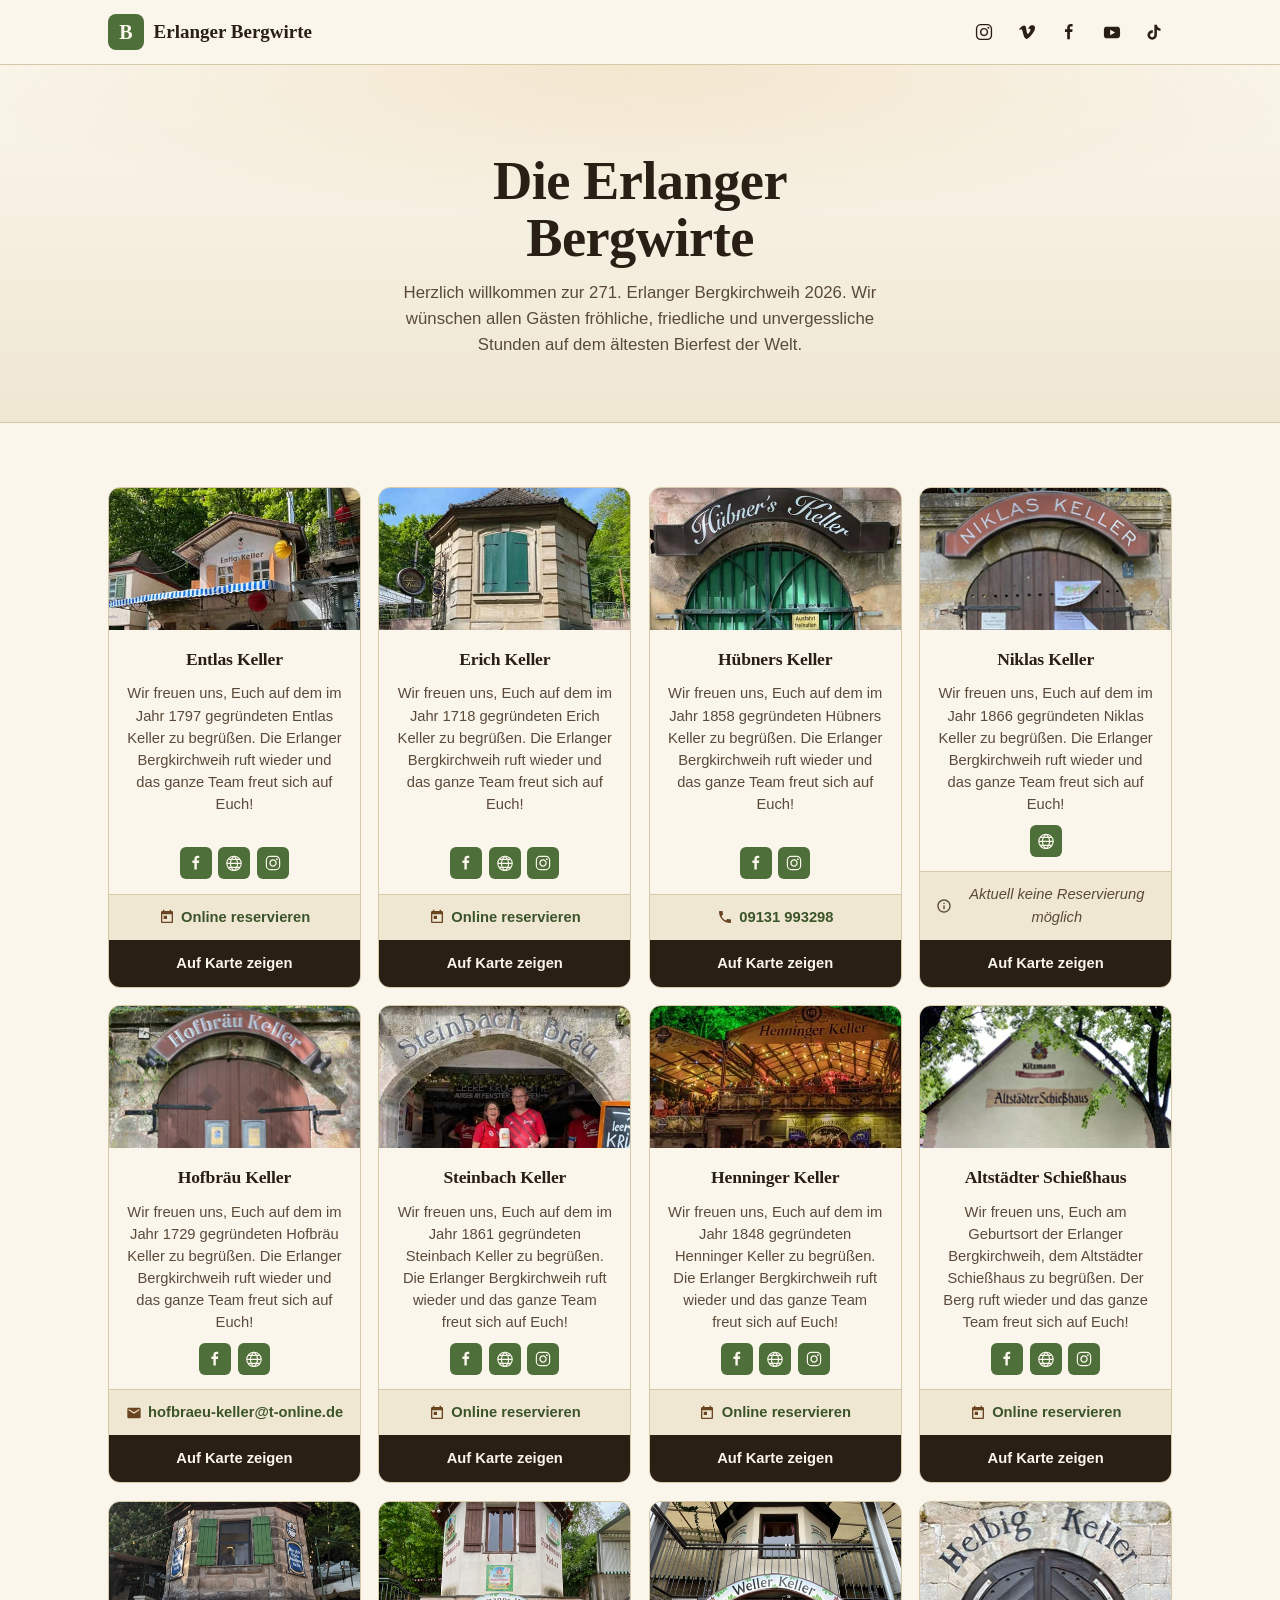
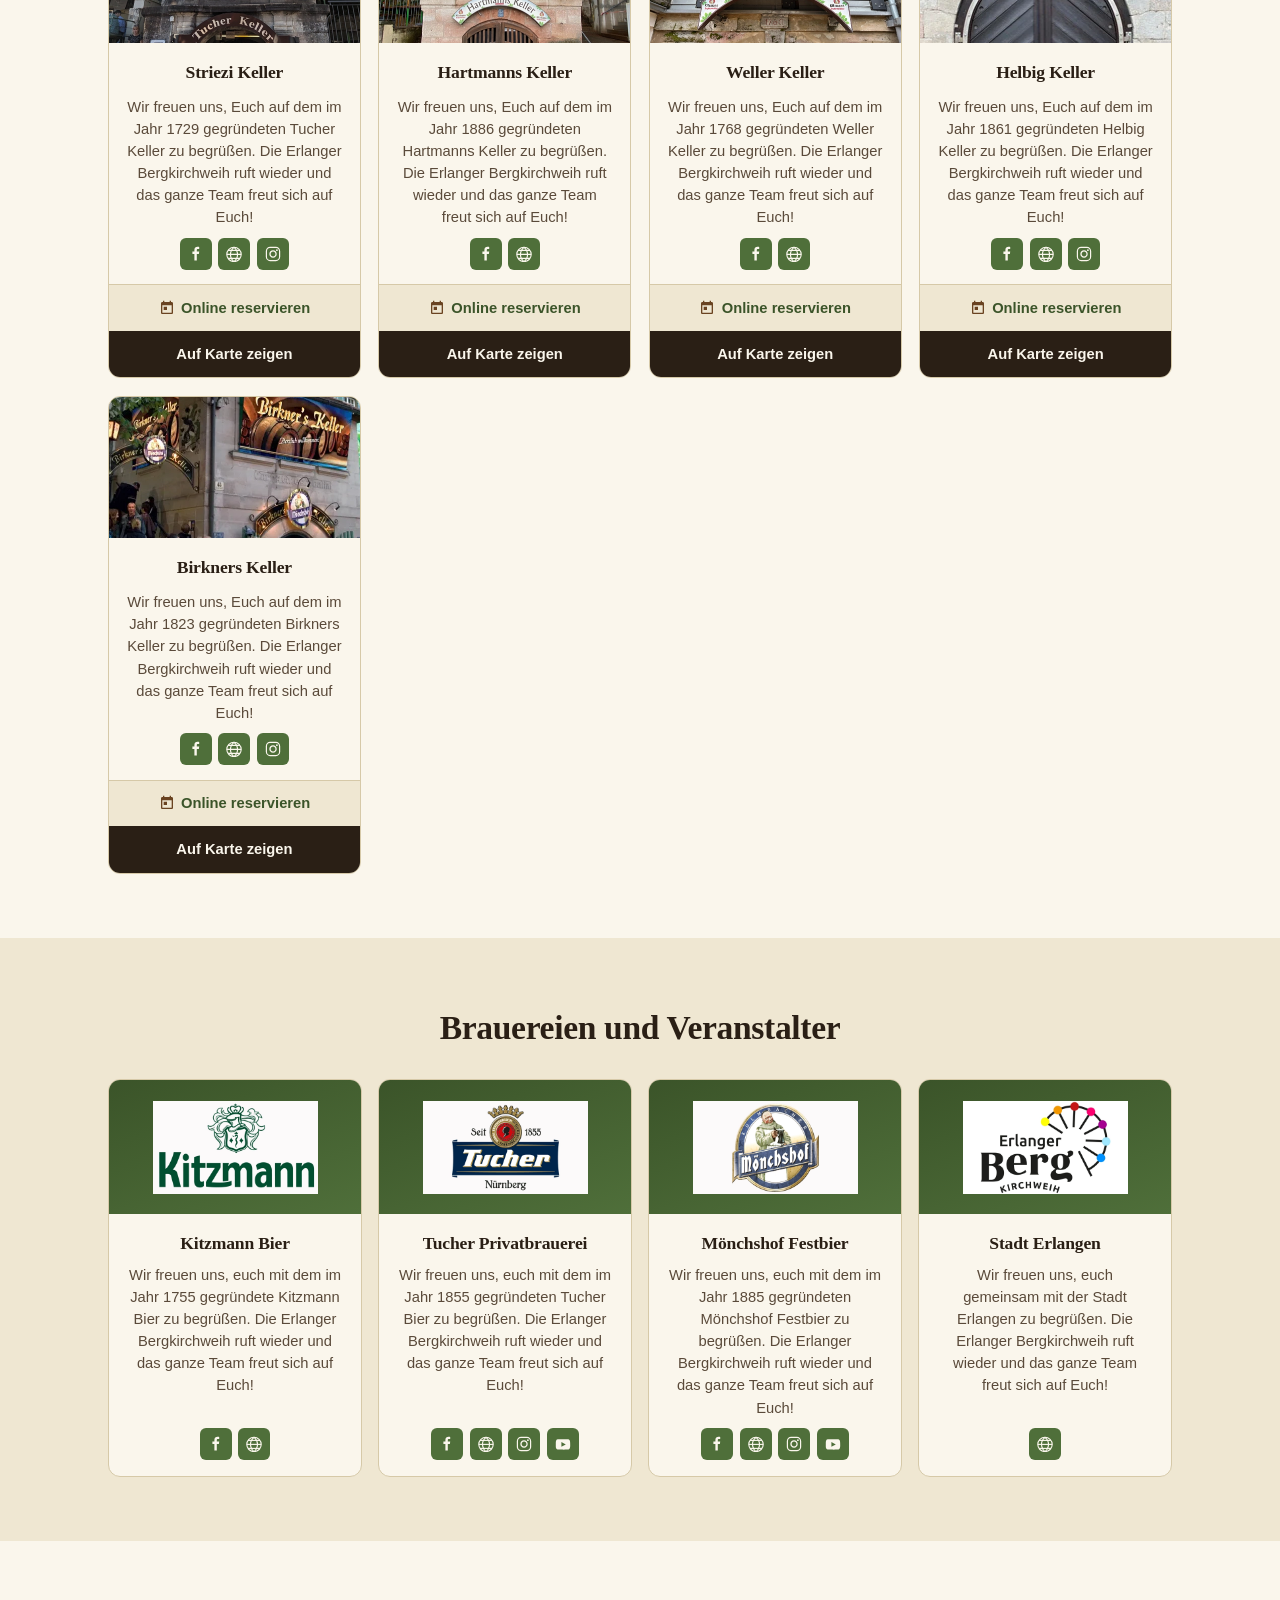
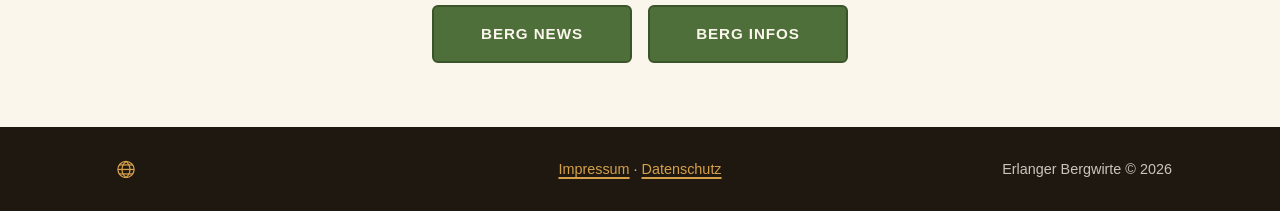
==== commit cf5da42f: "Preview: per-keller reservation info bar + uniform Maps button Adds a card__reservation row above ea" ====
--- a/index.html
+++ b/index.html
@@ -21,6 +21,11 @@
   <symbol id="i-yt" viewBox="0 0 20 20"><path d="M15,4.1c1,0.1,2.3,0,3,0.8c0.8,0.8,0.9,2.1,0.9,3.1C19,9.2,19,10.9,19,12c-0.1,1.1,0,2.4-0.5,3.4c-0.5,1.1-1.4,1.5-2.5,1.6c-1.2,0.1-8.6,0.1-11,0c-1.1-0.1-2.4-0.1-3.2-1c-0.7-0.8-0.7-2-0.8-3C1,11.8,1,10.1,1,8.9c0-1.1,0-2.4,0.5-3.4C2,4.5,3,4.3,4.1,4.2C5.3,4.1,12.6,4,15,4.1z M8,7.5v6l5.5-3L8,7.5z"/></symbol>
   <symbol id="i-tt" viewBox="0 0 20 20"><path d="M17.24,6V8.82a6.79,6.79,0,0,1-4-1.28v5.81A5.26,5.26,0,1,1,8,8.1a4.36,4.36,0,0,1,.72.05v2.9A2.57,2.57,0,0,0,7.64,11a2.4,2.4,0,1,0,2.77,2.38V2h2.86a4,4,0,0,0,1.84,3.38A4,4,0,0,0,17.24,6Z"/></symbol>
   <symbol id="i-vimeo" viewBox="0 0 20 20"><path d="M2.065,7.59C1.84,7.367,1.654,7.082,1.468,6.838c-0.332-0.42-0.137-0.411,0.274-0.772c1.026-0.91,2.004-1.896,3.127-2.688c1.017-0.713,2.365-1.173,3.286-0.039c0.849,1.045,0.869,2.629,1.084,3.891c0.215,1.309,0.421,2.648,0.88,3.901c0.127,0.352,0.37,1.018,0.81,1.074c0.567,0.078,1.145-0.917,1.408-1.289c0.684-0.987,1.611-2.317,1.494-3.587c-0.115-1.349-1.572-1.095-2.482-0.773c0.146-1.514,1.555-3.216,2.912-3.792c1.439-0.597,3.579-0.587,4.302,1.036c0.772,1.759,0.078,3.802-0.763,5.396c-0.918,1.731-2.1,3.333-3.363,4.829c-1.114,1.329-2.432,2.787-4.093,3.422c-1.897,0.723-3.021-0.686-3.667-2.318c-0.705-1.777-1.056-3.771-1.565-5.621C4.898,8.726,4.644,7.836,4.136,7.191C3.473,6.358,2.72,7.141,2.065,7.59z"/></symbol>
+  <symbol id="i-cal" viewBox="0 0 24 24"><path d="M19 3h-1V1h-2v2H8V1H6v2H5c-1.11 0-1.99.9-1.99 2L3 19c0 1.1.89 2 2 2h14c1.1 0 2-.9 2-2V5c0-1.1-.9-2-2-2zm0 16H5V8h14v11zM7 10h5v5H7z" fill="currentColor"/></symbol>
+  <symbol id="i-tel" viewBox="0 0 24 24"><path d="M20 15.5c-1.25 0-2.45-.2-3.57-.57-.35-.11-.74-.03-1.02.24l-2.2 2.2c-2.83-1.44-5.15-3.75-6.59-6.58l2.2-2.21c.27-.27.35-.66.24-1.01C8.7 6.45 8.5 5.25 8.5 4c0-.55-.45-1-1-1H4c-.55 0-1 .45-1 1 0 9.39 7.61 17 17 17 .55 0 1-.45 1-1v-3.5c0-.55-.45-1-1-1z" fill="currentColor"/></symbol>
+  <symbol id="i-mail" viewBox="0 0 24 24"><path d="M20 4H4c-1.1 0-1.99.9-1.99 2L2 18c0 1.1.9 2 2 2h16c1.1 0 2-.9 2-2V6c0-1.1-.9-2-2-2zm0 4l-8 5-8-5V6l8 5 8-5v2z" fill="currentColor"/></symbol>
+  <symbol id="i-pin" viewBox="0 0 24 24"><path d="M12 2C8.13 2 5 5.13 5 9c0 5.25 7 13 7 13s7-7.75 7-13c0-3.87-3.13-7-7-7zm0 9.5c-1.38 0-2.5-1.12-2.5-2.5s1.12-2.5 2.5-2.5 2.5 1.12 2.5 2.5-1.12 2.5-2.5 2.5z" fill="currentColor"/></symbol>
+  <symbol id="i-info" viewBox="0 0 24 24"><path d="M11 7h2v2h-2zm0 4h2v6h-2zm1-9C6.48 2 2 6.48 2 12s4.48 10 10 10 10-4.48 10-10S17.52 2 12 2zm0 18c-4.41 0-8-3.59-8-8s3.59-8 8-8 8 3.59 8 8-3.59 8-8 8z" fill="currentColor"/></symbol>
 </svg>
 
 <a class="skip-link" href="#main">Direkt zum Inhalt springen</a>
@@ -70,7 +75,13 @@
               <li><a href="https://www.instagram.com/entlas_keller/" target="_blank" rel="noopener noreferrer" aria-label="Instagram Entlas Keller"><svg class="icon"><use href="#i-ig"/></svg></a></li>
             </ul>
           </div>
-          <a class="card__cta" href="https://reservierung-entlaskeller.de/info/" target="_blank" rel="noopener noreferrer">Tisch reservieren</a>
+          <div class="card__reservation">
+            <a href="https://reservierung-entlaskeller.de/info/" target="_blank" rel="noopener noreferrer">
+              <svg class="icon" aria-hidden="true"><use href="#i-cal"/></svg>
+              <span>Online reservieren</span>
+            </a>
+          </div>
+          <a class="card__cta" href="https://maps.app.goo.gl/fnGP9LrhUXz2bEHU7" target="_blank" rel="noopener noreferrer">Auf Karte zeigen</a>
         </li>
 
         <li class="card">
@@ -84,7 +95,13 @@
               <li><a href="https://www.instagram.com/erichkeller.berg" target="_blank" rel="noopener noreferrer" aria-label="Instagram Erich Keller"><svg class="icon"><use href="#i-ig"/></svg></a></li>
             </ul>
           </div>
-          <a class="card__cta" href="https://www.erich-keller.net/reservierung/" target="_blank" rel="noopener noreferrer">Tisch reservieren</a>
+          <div class="card__reservation">
+            <a href="https://www.erich-keller.net/reservierung/" target="_blank" rel="noopener noreferrer">
+              <svg class="icon" aria-hidden="true"><use href="#i-cal"/></svg>
+              <span>Online reservieren</span>
+            </a>
+          </div>
+          <a class="card__cta" href="https://maps.app.goo.gl/TShtQk54RFGmFxrq5" target="_blank" rel="noopener noreferrer">Auf Karte zeigen</a>
         </li>
 
         <li class="card">
@@ -97,7 +114,13 @@
               <li><a href="https://www.instagram.com/huebners.keller/" target="_blank" rel="noopener noreferrer" aria-label="Instagram Hübners Keller"><svg class="icon"><use href="#i-ig"/></svg></a></li>
             </ul>
           </div>
-          <a class="card__cta" href="tel:+499131993298" target="_blank" rel="noopener noreferrer">Tisch reservieren</a>
+          <div class="card__reservation">
+            <a href="tel:+499131993298" >
+              <svg class="icon" aria-hidden="true"><use href="#i-tel"/></svg>
+              <span>09131 993298</span>
+            </a>
+          </div>
+          <a class="card__cta" href="https://maps.app.goo.gl/EuKfwBFr2UC1KzvL7" target="_blank" rel="noopener noreferrer">Auf Karte zeigen</a>
         </li>
 
         <li class="card">
@@ -109,7 +132,11 @@
               <li><a href="http://www.niklaskeller.de/" target="_blank" rel="noopener noreferrer" aria-label="Website Niklas Keller"><svg class="icon"><use href="#i-web"/></svg></a></li>
             </ul>
           </div>
-          <a class="card__cta" href="https://maps.app.goo.gl/wLrkQVBPu9qE3sUa7" target="_blank" rel="noopener noreferrer">Bring mich zum Keller</a>
+          <div class="card__reservation card__reservation--none">
+            <svg class="icon" aria-hidden="true"><use href="#i-info"/></svg>
+            <span>Aktuell keine Reservierung möglich</span>
+          </div>
+          <a class="card__cta" href="https://maps.app.goo.gl/wLrkQVBPu9qE3sUa7" target="_blank" rel="noopener noreferrer">Auf Karte zeigen</a>
         </li>
 
         <li class="card">
@@ -122,7 +149,13 @@
               <li><a href="https://derbergruht.de/#blog" target="_blank" rel="noopener noreferrer" aria-label="Website Hofbräu Keller"><svg class="icon"><use href="#i-web"/></svg></a></li>
             </ul>
           </div>
-          <a class="card__cta" href="mailto:hofbraeu-keller@t-online.de" target="_blank" rel="noopener noreferrer">Tisch reservieren</a>
+          <div class="card__reservation">
+            <a href="mailto:hofbraeu-keller@t-online.de" >
+              <svg class="icon" aria-hidden="true"><use href="#i-mail"/></svg>
+              <span>hofbraeu-keller@t-online.de</span>
+            </a>
+          </div>
+          <a class="card__cta" href="https://maps.app.goo.gl/XZo4s8bxv99j2TG4A" target="_blank" rel="noopener noreferrer">Auf Karte zeigen</a>
         </li>
 
         <li class="card">
@@ -136,7 +169,13 @@
               <li><a href="https://www.instagram.com/steinbachbraeu/" target="_blank" rel="noopener noreferrer" aria-label="Instagram Steinbach Keller"><svg class="icon"><use href="#i-ig"/></svg></a></li>
             </ul>
           </div>
-          <a class="card__cta" href="https://steinbach-braeu.de/kontakt/" target="_blank" rel="noopener noreferrer">Tisch reservieren</a>
+          <div class="card__reservation">
+            <a href="https://steinbach-braeu.de/reservierung/" target="_blank" rel="noopener noreferrer">
+              <svg class="icon" aria-hidden="true"><use href="#i-cal"/></svg>
+              <span>Online reservieren</span>
+            </a>
+          </div>
+          <a class="card__cta" href="https://maps.app.goo.gl/xybAW2M7FCrLjXSD6" target="_blank" rel="noopener noreferrer">Auf Karte zeigen</a>
         </li>
 
         <li class="card">
@@ -150,7 +189,13 @@
               <li><a href="https://www.instagram.com/henninger_keller/" target="_blank" rel="noopener noreferrer" aria-label="Instagram Henninger Keller"><svg class="icon"><use href="#i-ig"/></svg></a></li>
             </ul>
           </div>
-          <a class="card__cta" href="https://www.henninger-keller.com/reservierungsanfrage" target="_blank" rel="noopener noreferrer">Tisch reservieren</a>
+          <div class="card__reservation">
+            <a href="https://www.henninger-keller.com/reservierungsanfrage" target="_blank" rel="noopener noreferrer">
+              <svg class="icon" aria-hidden="true"><use href="#i-cal"/></svg>
+              <span>Online reservieren</span>
+            </a>
+          </div>
+          <a class="card__cta" href="https://www.google.com/maps/search/?api=1&query=Henninger+Keller+Erlangen" target="_blank" rel="noopener noreferrer">Auf Karte zeigen</a>
         </li>
 
         <li class="card">
@@ -164,7 +209,13 @@
               <li><a href="https://www.instagram.com/altstaedter.schiesshaus/" target="_blank" rel="noopener noreferrer" aria-label="Instagram Altstädter Schießhaus"><svg class="icon"><use href="#i-ig"/></svg></a></li>
             </ul>
           </div>
-          <a class="card__cta" href="https://www.altstaedter-schiesshaus.de/bergkirchweih/" target="_blank" rel="noopener noreferrer">Tisch reservieren</a>
+          <div class="card__reservation">
+            <a href="https://www.altstaedter-schiesshaus.de/bergkirchweih/" target="_blank" rel="noopener noreferrer">
+              <svg class="icon" aria-hidden="true"><use href="#i-cal"/></svg>
+              <span>Online reservieren</span>
+            </a>
+          </div>
+          <a class="card__cta" href="https://maps.app.goo.gl/E45s2iUza9W3HSYk8" target="_blank" rel="noopener noreferrer">Auf Karte zeigen</a>
         </li>
 
         <li class="card">
@@ -178,7 +229,13 @@
               <li><a href="https://www.instagram.com/tucher_biere/" target="_blank" rel="noopener noreferrer" aria-label="Instagram Striezi Keller"><svg class="icon"><use href="#i-ig"/></svg></a></li>
             </ul>
           </div>
-          <a class="card__cta" href="https://alterbrunnen.bergplatz.de/" target="_blank" rel="noopener noreferrer">Tisch reservieren</a>
+          <div class="card__reservation">
+            <a href="https://alterbrunnen.bergplatz.de/" target="_blank" rel="noopener noreferrer">
+              <svg class="icon" aria-hidden="true"><use href="#i-cal"/></svg>
+              <span>Online reservieren</span>
+            </a>
+          </div>
+          <a class="card__cta" href="https://maps.app.goo.gl/pyanSz4nCVPfYE2y9" target="_blank" rel="noopener noreferrer">Auf Karte zeigen</a>
         </li>
 
         <li class="card">
@@ -191,7 +248,13 @@
               <li><a href="https://www.kitzmann.de/2023/05/30/hartmanns-keller/" target="_blank" rel="noopener noreferrer" aria-label="Website Hartmanns Keller"><svg class="icon"><use href="#i-web"/></svg></a></li>
             </ul>
           </div>
-          <a class="card__cta" href="http://www.bratwurst-mueller.de/reservierung.html" target="_blank" rel="noopener noreferrer">Tisch reservieren</a>
+          <div class="card__reservation">
+            <a href="http://www.bratwurst-mueller.de/reservierung.html" target="_blank" rel="noopener noreferrer">
+              <svg class="icon" aria-hidden="true"><use href="#i-cal"/></svg>
+              <span>Online reservieren</span>
+            </a>
+          </div>
+          <a class="card__cta" href="https://maps.app.goo.gl/V7qqWJVwsdXsMhzo7" target="_blank" rel="noopener noreferrer">Auf Karte zeigen</a>
         </li>
 
         <li class="card">
@@ -204,7 +267,13 @@
               <li><a href="http://www.bratwurst-mueller.de/bergstation.html" target="_blank" rel="noopener noreferrer" aria-label="Website Weller Keller"><svg class="icon"><use href="#i-web"/></svg></a></li>
             </ul>
           </div>
-          <a class="card__cta" href="http://www.bratwurst-mueller.de/reservierung.html" target="_blank" rel="noopener noreferrer">Tisch reservieren</a>
+          <div class="card__reservation">
+            <a href="http://www.bratwurst-mueller.de/reservierung.html" target="_blank" rel="noopener noreferrer">
+              <svg class="icon" aria-hidden="true"><use href="#i-cal"/></svg>
+              <span>Online reservieren</span>
+            </a>
+          </div>
+          <a class="card__cta" href="https://maps.app.goo.gl/U7GhjaHmGopBkePX6" target="_blank" rel="noopener noreferrer">Auf Karte zeigen</a>
         </li>
 
         <li class="card">
@@ -218,7 +287,13 @@
               <li><a href="https://www.instagram.com/helbigkeller" target="_blank" rel="noopener noreferrer" aria-label="Instagram Helbig Keller"><svg class="icon"><use href="#i-ig"/></svg></a></li>
             </ul>
           </div>
-          <a class="card__cta" href="https://www.helbigkeller.info/" target="_blank" rel="noopener noreferrer">Tisch reservieren</a>
+          <div class="card__reservation">
+            <a href="https://www.helbigkeller.info/" target="_blank" rel="noopener noreferrer">
+              <svg class="icon" aria-hidden="true"><use href="#i-cal"/></svg>
+              <span>Online reservieren</span>
+            </a>
+          </div>
+          <a class="card__cta" href="https://maps.app.goo.gl/DPkQdVmpa5K4ui8p7" target="_blank" rel="noopener noreferrer">Auf Karte zeigen</a>
         </li>
 
         <li class="card">
@@ -232,7 +307,13 @@
               <li><a href="https://www.instagram.com/birknerskeller/" target="_blank" rel="noopener noreferrer" aria-label="Instagram Birkners Keller"><svg class="icon"><use href="#i-ig"/></svg></a></li>
             </ul>
           </div>
-          <a class="card__cta" href="https://www.birkners-keller.de/" target="_blank" rel="noopener noreferrer">Tisch reservieren</a>
+          <div class="card__reservation">
+            <a href="https://www.birkners-keller.de/" target="_blank" rel="noopener noreferrer">
+              <svg class="icon" aria-hidden="true"><use href="#i-cal"/></svg>
+              <span>Online reservieren</span>
+            </a>
+          </div>
+          <a class="card__cta" href="https://maps.app.goo.gl/SzWDxseVdfp5ndb88" target="_blank" rel="noopener noreferrer">Auf Karte zeigen</a>
         </li>
 
       </ul>
--- a/styles.css
+++ b/styles.css
@@ -260,6 +260,45 @@
 .links a:hover { background: var(--green-deep); }
 .links .icon { width: 16px; height: 16px; }
 
+.card__reservation {
+  display: flex;
+  align-items: center;
+  justify-content: center;
+  gap: 0.4rem;
+  padding: 0.7rem 1rem;
+  background: var(--creme-deep);
+  border-top: 1px solid var(--line);
+  font-size: 0.92rem;
+  min-height: 2.6rem;
+  text-align: center;
+  word-break: break-word;
+}
+.card__reservation a {
+  display: inline-flex;
+  align-items: center;
+  gap: 0.4rem;
+  color: var(--green-deep);
+  text-decoration: none;
+  font-weight: 600;
+}
+.card__reservation a:hover {
+  color: var(--brown-deep);
+  text-decoration: underline;
+}
+.card__reservation .icon {
+  width: 16px;
+  height: 16px;
+  flex-shrink: 0;
+  color: var(--brown-deep);
+}
+.card__reservation--none {
+  color: var(--ink-soft);
+  font-style: italic;
+}
+.card__reservation--none .icon {
+  color: var(--ink-soft);
+}
+
 .card__cta {
   display: block;
   padding: 0.75rem 1rem;
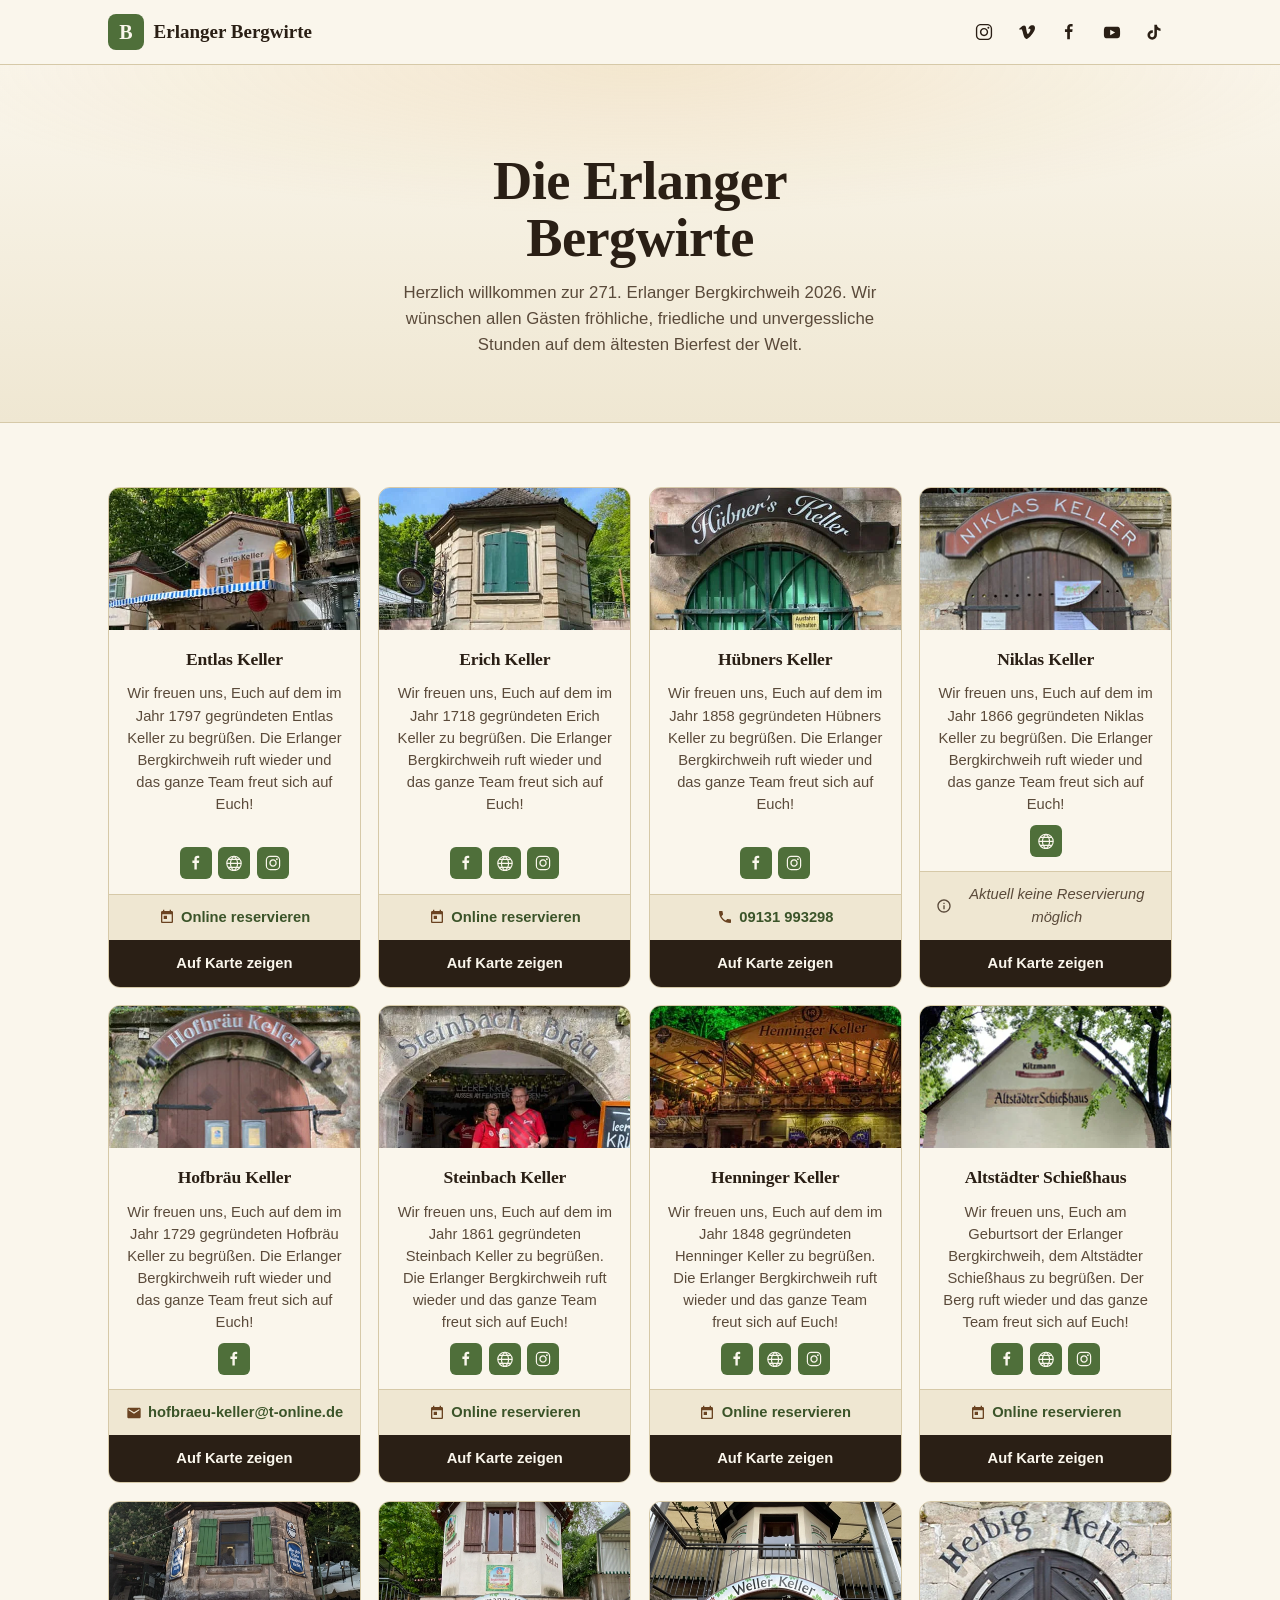
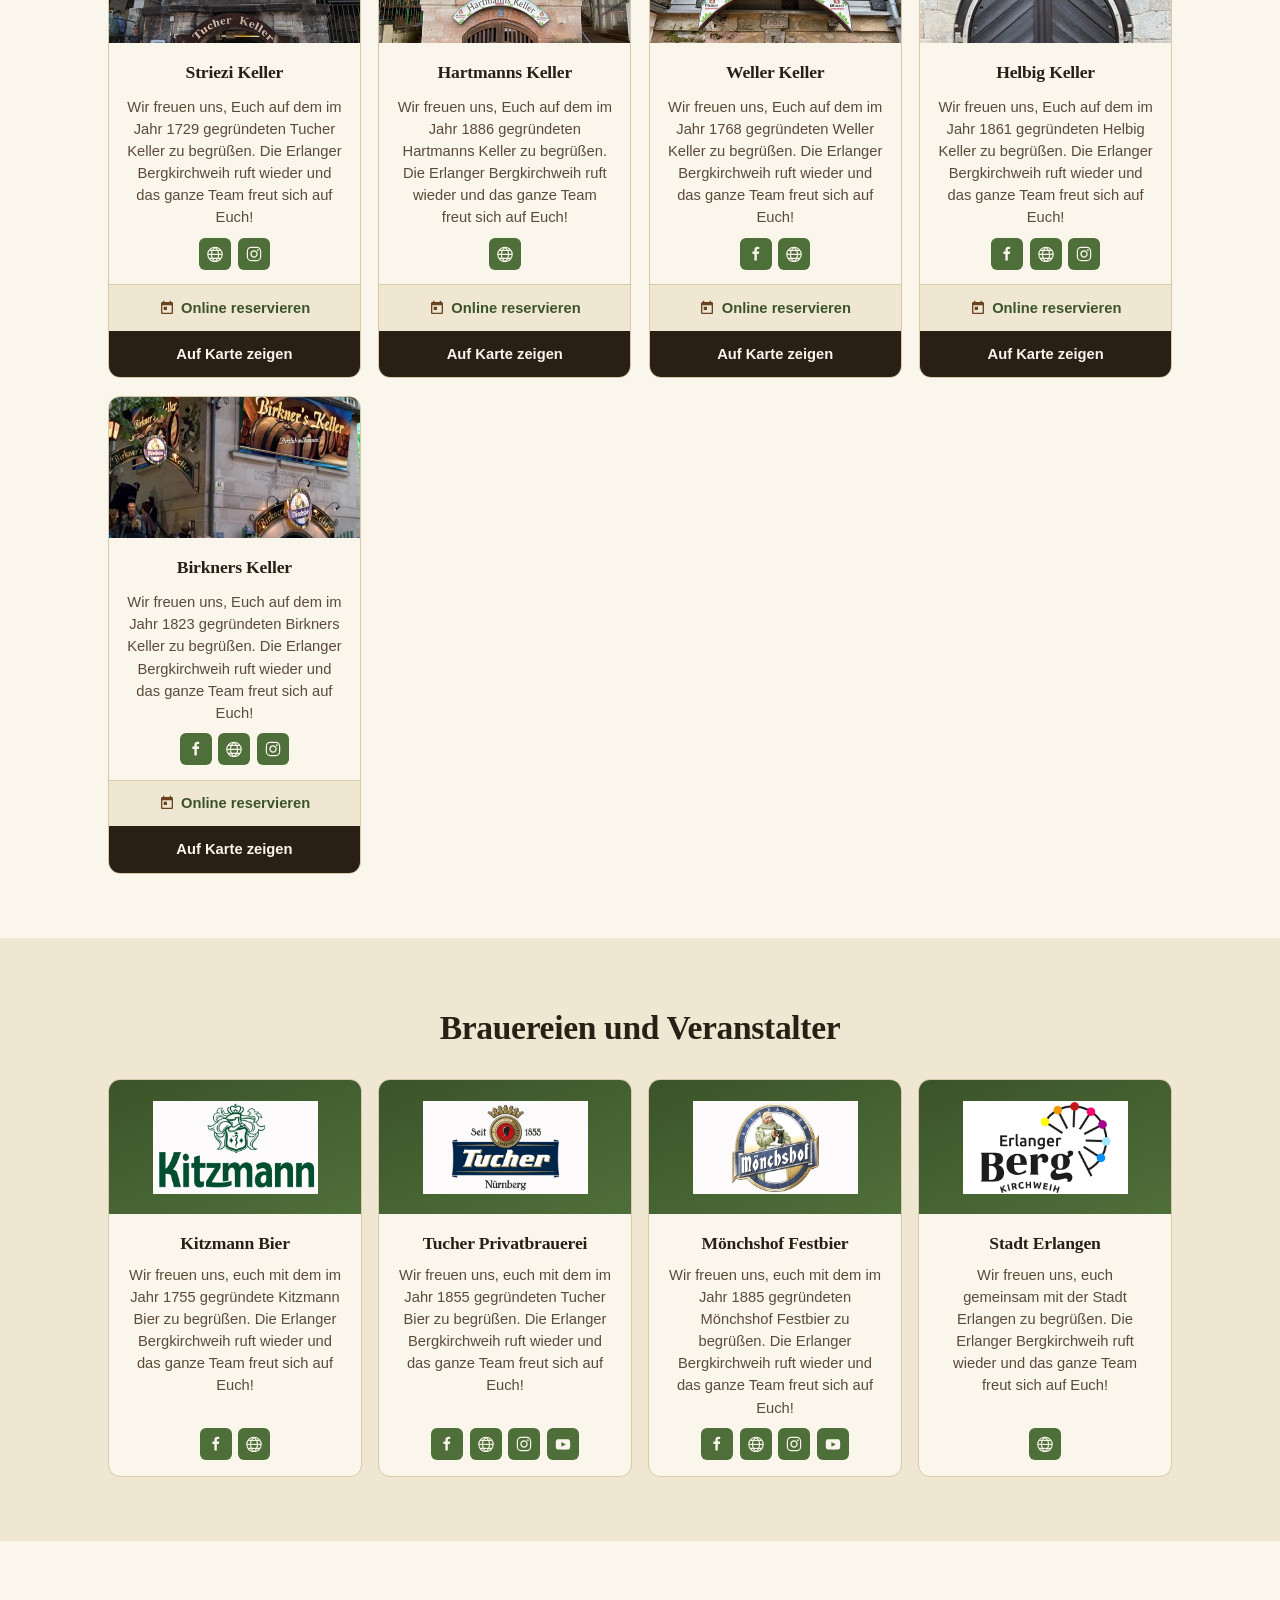
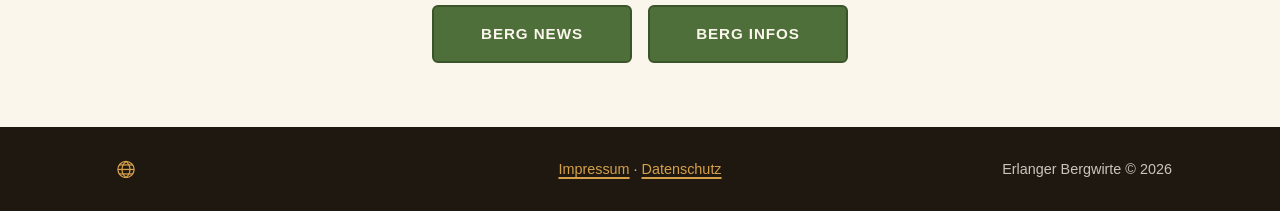
==== commit 099e318a: "Tighten cellar social links per user feedback - Hofbräu: drop the derbergruht.de website link - Stri" ====
--- a/index.html
+++ b/index.html
@@ -146,7 +146,6 @@
             <p class="card__pitch">Wir freuen uns, Euch auf dem im Jahr 1729 gegründeten Hofbräu Keller zu begrüßen. Die Erlanger Bergkirchweih ruft wieder und das ganze Team freut sich auf Euch!</p>
             <ul class="links">
               <li><a href="https://www.facebook.com/pages/Hofbr%C3%A4u-Keller/501322066587742" target="_blank" rel="noopener noreferrer" aria-label="Facebook Hofbräu Keller"><svg class="icon"><use href="#i-fb"/></svg></a></li>
-              <li><a href="https://derbergruht.de/#blog" target="_blank" rel="noopener noreferrer" aria-label="Website Hofbräu Keller"><svg class="icon"><use href="#i-web"/></svg></a></li>
             </ul>
           </div>
           <div class="card__reservation">
@@ -224,9 +223,8 @@
             <h3>Striezi Keller</h3>
             <p class="card__pitch">Wir freuen uns, Euch auf dem im Jahr 1729 gegründeten Tucher Keller zu begrüßen. Die Erlanger Bergkirchweih ruft wieder und das ganze Team freut sich auf Euch!</p>
             <ul class="links">
-              <li><a href="https://www.facebook.com/Tucher.Biere/" target="_blank" rel="noopener noreferrer" aria-label="Facebook Striezi Keller"><svg class="icon"><use href="#i-fb"/></svg></a></li>
               <li><a href="https://alterbrunnen.bergplatz.de/" target="_blank" rel="noopener noreferrer" aria-label="Website Striezi Keller"><svg class="icon"><use href="#i-web"/></svg></a></li>
-              <li><a href="https://www.instagram.com/tucher_biere/" target="_blank" rel="noopener noreferrer" aria-label="Instagram Striezi Keller"><svg class="icon"><use href="#i-ig"/></svg></a></li>
+              <li><a href="https://www.instagram.com/striezikeller/" target="_blank" rel="noopener noreferrer" aria-label="Instagram Striezi Keller"><svg class="icon"><use href="#i-ig"/></svg></a></li>
             </ul>
           </div>
           <div class="card__reservation">
@@ -244,8 +242,7 @@
             <h3>Hartmanns Keller</h3>
             <p class="card__pitch">Wir freuen uns, Euch auf dem im Jahr 1886 gegründeten Hartmanns Keller zu begrüßen. Die Erlanger Bergkirchweih ruft wieder und das ganze Team freut sich auf Euch!</p>
             <ul class="links">
-              <li><a href="https://www.facebook.com/kitzmannbier" target="_blank" rel="noopener noreferrer" aria-label="Facebook Hartmanns Keller"><svg class="icon"><use href="#i-fb"/></svg></a></li>
-              <li><a href="https://www.kitzmann.de/2023/05/30/hartmanns-keller/" target="_blank" rel="noopener noreferrer" aria-label="Website Hartmanns Keller"><svg class="icon"><use href="#i-web"/></svg></a></li>
+              <li><a href="https://www.bratwurst-mueller.de/bergstation.html" target="_blank" rel="noopener noreferrer" aria-label="Website Hartmanns Keller"><svg class="icon"><use href="#i-web"/></svg></a></li>
             </ul>
           </div>
           <div class="card__reservation">
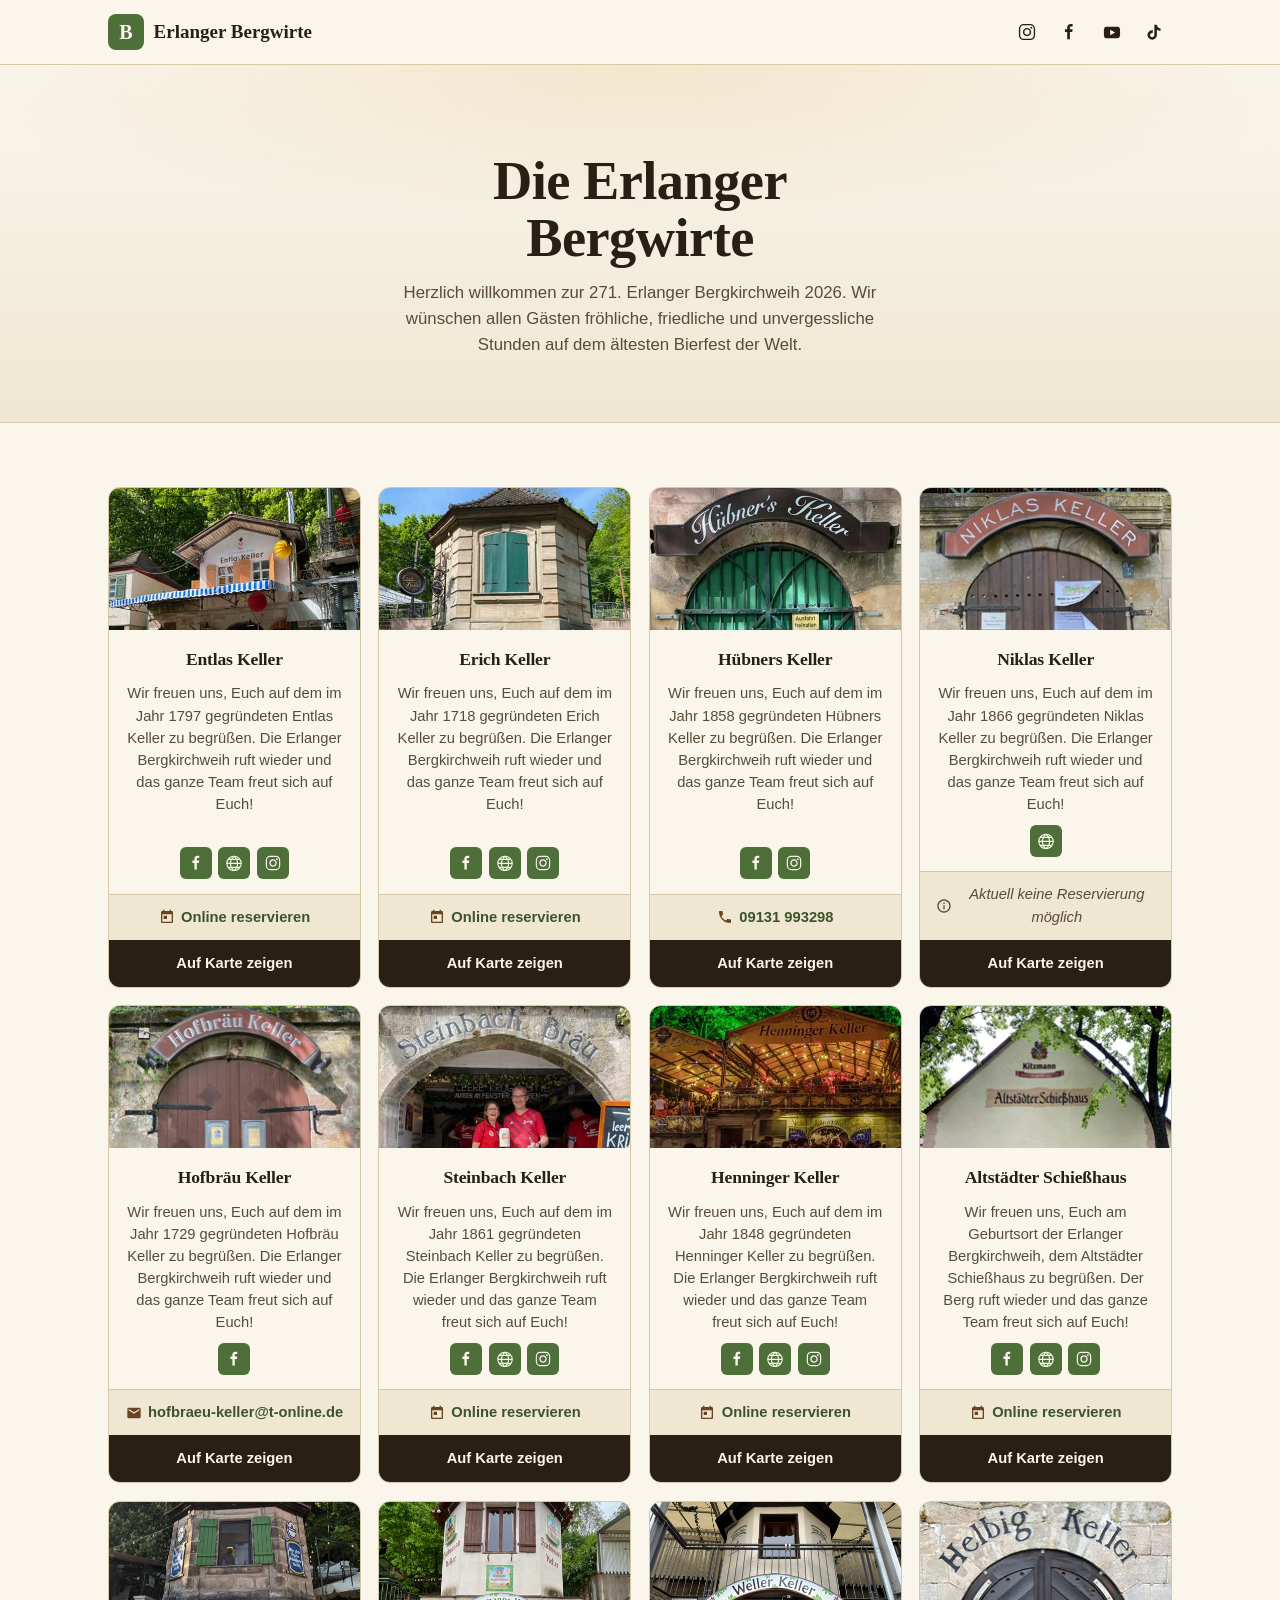
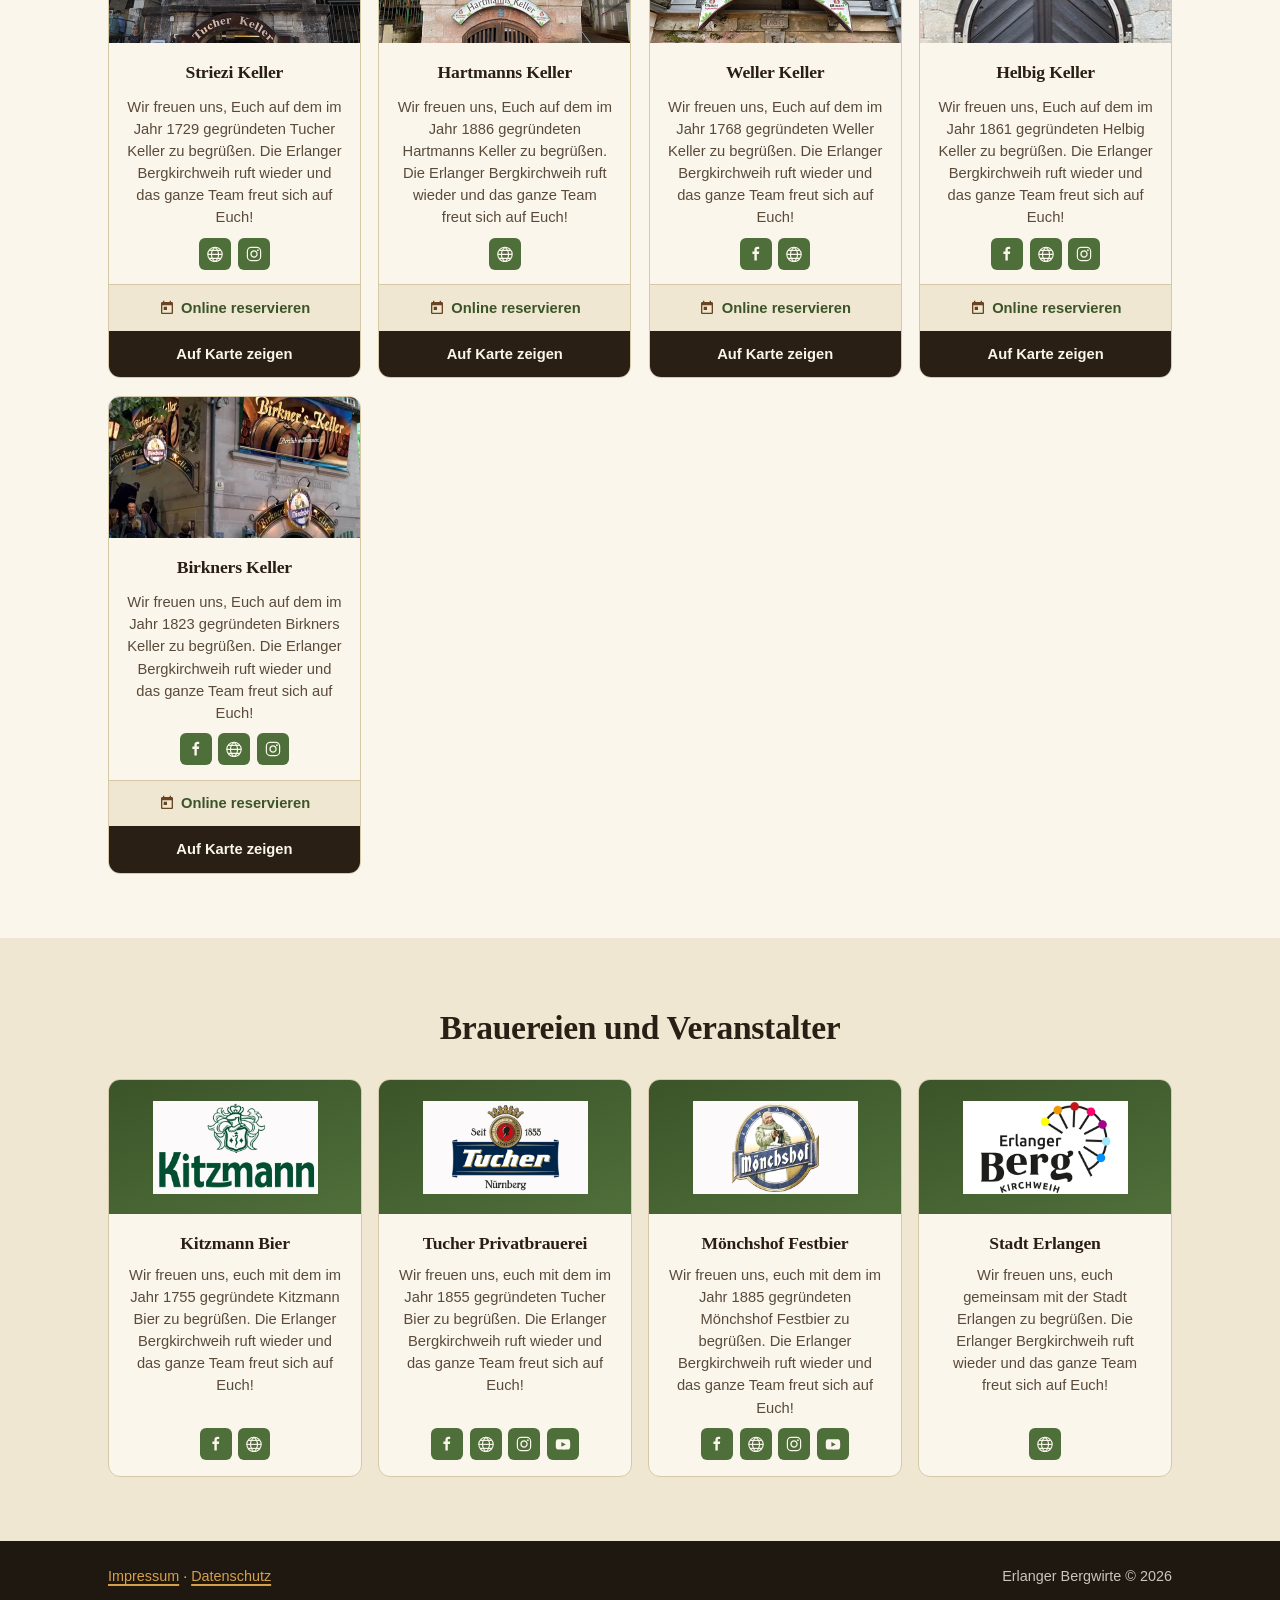
==== commit 977ca025: "Drop Berg News/Infos buttons, footer globe, and Kauri Spirit Vimeo link - Remove the berg-links sect" ====
--- a/index.html
+++ b/index.html
@@ -20,11 +20,9 @@
   <symbol id="i-ig" viewBox="0 0 20 20"><path d="M13.55,1H6.46C3.45,1,1,3.44,1,6.44v7.12c0,3,2.45,5.44,5.46,5.44h7.08c3.02,0,5.46-2.44,5.46-5.44V6.44C19.01,3.44,16.56,1,13.55,1z M17.5,14c0,1.93-1.57,3.5-3.5,3.5H6c-1.93,0-3.5-1.57-3.5-3.5V6c0-1.93,1.57-3.5,3.5-3.5h8c1.93,0,3.5,1.57,3.5,3.5V14z"/><circle cx="14.87" cy="5.26" r="1.09"/><path d="M10.03,5.45c-2.55,0-4.63,2.06-4.63,4.6c0,2.55,2.07,4.61,4.63,4.61c2.56,0,4.63-2.061,4.63-4.61C14.65,7.51,12.58,5.45,10.03,5.45z M10.08,13c-1.66,0-3-1.34-3-2.99c0-1.65,1.34-2.99,3-2.99s3,1.34,3,2.99C13.08,11.66,11.74,13,10.08,13z"/></symbol>
   <symbol id="i-yt" viewBox="0 0 20 20"><path d="M15,4.1c1,0.1,2.3,0,3,0.8c0.8,0.8,0.9,2.1,0.9,3.1C19,9.2,19,10.9,19,12c-0.1,1.1,0,2.4-0.5,3.4c-0.5,1.1-1.4,1.5-2.5,1.6c-1.2,0.1-8.6,0.1-11,0c-1.1-0.1-2.4-0.1-3.2-1c-0.7-0.8-0.7-2-0.8-3C1,11.8,1,10.1,1,8.9c0-1.1,0-2.4,0.5-3.4C2,4.5,3,4.3,4.1,4.2C5.3,4.1,12.6,4,15,4.1z M8,7.5v6l5.5-3L8,7.5z"/></symbol>
   <symbol id="i-tt" viewBox="0 0 20 20"><path d="M17.24,6V8.82a6.79,6.79,0,0,1-4-1.28v5.81A5.26,5.26,0,1,1,8,8.1a4.36,4.36,0,0,1,.72.05v2.9A2.57,2.57,0,0,0,7.64,11a2.4,2.4,0,1,0,2.77,2.38V2h2.86a4,4,0,0,0,1.84,3.38A4,4,0,0,0,17.24,6Z"/></symbol>
-  <symbol id="i-vimeo" viewBox="0 0 20 20"><path d="M2.065,7.59C1.84,7.367,1.654,7.082,1.468,6.838c-0.332-0.42-0.137-0.411,0.274-0.772c1.026-0.91,2.004-1.896,3.127-2.688c1.017-0.713,2.365-1.173,3.286-0.039c0.849,1.045,0.869,2.629,1.084,3.891c0.215,1.309,0.421,2.648,0.88,3.901c0.127,0.352,0.37,1.018,0.81,1.074c0.567,0.078,1.145-0.917,1.408-1.289c0.684-0.987,1.611-2.317,1.494-3.587c-0.115-1.349-1.572-1.095-2.482-0.773c0.146-1.514,1.555-3.216,2.912-3.792c1.439-0.597,3.579-0.587,4.302,1.036c0.772,1.759,0.078,3.802-0.763,5.396c-0.918,1.731-2.1,3.333-3.363,4.829c-1.114,1.329-2.432,2.787-4.093,3.422c-1.897,0.723-3.021-0.686-3.667-2.318c-0.705-1.777-1.056-3.771-1.565-5.621C4.898,8.726,4.644,7.836,4.136,7.191C3.473,6.358,2.72,7.141,2.065,7.59z"/></symbol>
   <symbol id="i-cal" viewBox="0 0 24 24"><path d="M19 3h-1V1h-2v2H8V1H6v2H5c-1.11 0-1.99.9-1.99 2L3 19c0 1.1.89 2 2 2h14c1.1 0 2-.9 2-2V5c0-1.1-.9-2-2-2zm0 16H5V8h14v11zM7 10h5v5H7z" fill="currentColor"/></symbol>
   <symbol id="i-tel" viewBox="0 0 24 24"><path d="M20 15.5c-1.25 0-2.45-.2-3.57-.57-.35-.11-.74-.03-1.02.24l-2.2 2.2c-2.83-1.44-5.15-3.75-6.59-6.58l2.2-2.21c.27-.27.35-.66.24-1.01C8.7 6.45 8.5 5.25 8.5 4c0-.55-.45-1-1-1H4c-.55 0-1 .45-1 1 0 9.39 7.61 17 17 17 .55 0 1-.45 1-1v-3.5c0-.55-.45-1-1-1z" fill="currentColor"/></symbol>
   <symbol id="i-mail" viewBox="0 0 24 24"><path d="M20 4H4c-1.1 0-1.99.9-1.99 2L2 18c0 1.1.9 2 2 2h16c1.1 0 2-.9 2-2V6c0-1.1-.9-2-2-2zm0 4l-8 5-8-5V6l8 5 8-5v2z" fill="currentColor"/></symbol>
-  <symbol id="i-pin" viewBox="0 0 24 24"><path d="M12 2C8.13 2 5 5.13 5 9c0 5.25 7 13 7 13s7-7.75 7-13c0-3.87-3.13-7-7-7zm0 9.5c-1.38 0-2.5-1.12-2.5-2.5s1.12-2.5 2.5-2.5 2.5 1.12 2.5 2.5-1.12 2.5-2.5 2.5z" fill="currentColor"/></symbol>
   <symbol id="i-info" viewBox="0 0 24 24"><path d="M11 7h2v2h-2zm0 4h2v6h-2zm1-9C6.48 2 2 6.48 2 12s4.48 10 10 10 10-4.48 10-10S17.52 2 12 2zm0 18c-4.41 0-8-3.59-8-8s3.59-8 8-8 8 3.59 8 8-3.59 8-8 8z" fill="currentColor"/></symbol>
 </svg>
 
@@ -38,7 +36,6 @@
     </a>
     <ul class="socials socials--header">
       <li><a href="https://www.instagram.com/derbergruht/" target="_blank" rel="noopener noreferrer" aria-label="Instagram"><svg class="icon"><use href="#i-ig"/></svg></a></li>
-      <li><a href="https://vimeo.com/kaurispirit" target="_blank" rel="noopener noreferrer" aria-label="Vimeo"><svg class="icon"><use href="#i-vimeo"/></svg></a></li>
       <li><a href="https://www.facebook.com/bergkirchweih/" target="_blank" rel="noopener noreferrer" aria-label="Facebook"><svg class="icon"><use href="#i-fb"/></svg></a></li>
       <li><a href="https://www.youtube.com/channel/UCCqenUxCz2fiVf_c4Ma3PHQ" target="_blank" rel="noopener noreferrer" aria-label="YouTube"><svg class="icon"><use href="#i-yt"/></svg></a></li>
       <li><a href="https://www.tiktok.com/@bergkirchweih" target="_blank" rel="noopener noreferrer" aria-label="TikTok"><svg class="icon"><use href="#i-tt"/></svg></a></li>
@@ -369,18 +366,11 @@
     </div>
   </section>
 
-  <section class="berg-links" aria-label="Bergkirchweih Infoportal">
-    <div class="wrap berg-links__inner">
-      <a class="btn btn--primary" href="https://erlanger.bergkirchweih.info/#blog" target="_blank" rel="noopener noreferrer">Berg News</a>
-      <a class="btn btn--primary" href="https://erlanger.bergkirchweih.info/" target="_blank" rel="noopener noreferrer">Berg Infos</a>
-    </div>
-  </section>
 
 </main>
 
 <footer class="site-footer" role="contentinfo">
   <div class="wrap site-footer__inner">
-    <a class="site-footer__globe" href="https://erlanger.bergkirchweih.info/" target="_blank" rel="noopener noreferrer" aria-label="Bergkirchweih Infoportal"><svg class="icon"><use href="#i-web"/></svg></a>
     <p class="site-footer__legal"><a href="/impressum/">Impressum</a> &middot; <a href="/datenschutz/">Datenschutz</a></p>
     <p class="site-footer__copy">Erlanger Bergwirte &copy; 2026</p>
   </div>
--- a/styles.css
+++ b/styles.css
@@ -367,40 +367,6 @@
   margin: auto 1rem 1rem;
 }
 
-/* ---------- Berg-Links (große Buttons) ---------- */
-
-.berg-links { background: var(--creme); }
-.berg-links__inner {
-  display: flex;
-  gap: 1rem;
-  justify-content: center;
-  flex-wrap: wrap;
-}
-
-.btn {
-  display: inline-block;
-  padding: 0.95rem 1.6rem;
-  font: inherit;
-  font-weight: 700;
-  font-size: 0.95rem;
-  letter-spacing: 0.06em;
-  text-transform: uppercase;
-  border-radius: var(--radius-sm);
-  text-decoration: none;
-  border: 2px solid transparent;
-  cursor: pointer;
-  transition: transform .15s ease, background-color .15s ease, color .15s ease;
-  min-width: 200px;
-  text-align: center;
-}
-.btn:active { transform: translateY(1px); }
-.btn--primary {
-  background: var(--green);
-  color: var(--creme);
-  border-color: var(--green-deep);
-}
-.btn--primary:hover { background: var(--green-deep); color: var(--creme); }
-
 /* ---------- Footer ---------- */
 
 .site-footer {
@@ -412,28 +378,19 @@
 .site-footer a:hover { color: var(--creme); }
 
 .site-footer__inner {
-  display: grid;
-  grid-template-columns: 1fr 1fr 1fr;
+  display: flex;
+  justify-content: space-between;
   align-items: center;
-  gap: 1rem;
+  flex-wrap: wrap;
+  gap: 0.5rem 1.5rem;
   padding-block: 1.5rem;
 }
 .site-footer__inner > * { margin: 0; }
-.site-footer__globe {
-  display: inline-grid;
-  place-items: center;
-  width: 36px;
-  height: 36px;
-  border-radius: 8px;
-  color: var(--gold);
-  justify-self: start;
-}
-.site-footer__legal { text-align: center; }
+.site-footer__legal { text-align: left; }
 .site-footer__copy { text-align: right; }
 
 @media (max-width: 640px) {
-  .site-footer__inner { grid-template-columns: 1fr; text-align: center; }
-  .site-footer__globe { justify-self: center; }
+  .site-footer__inner { justify-content: center; text-align: center; }
   .site-footer__legal,
   .site-footer__copy { text-align: center; }
 }
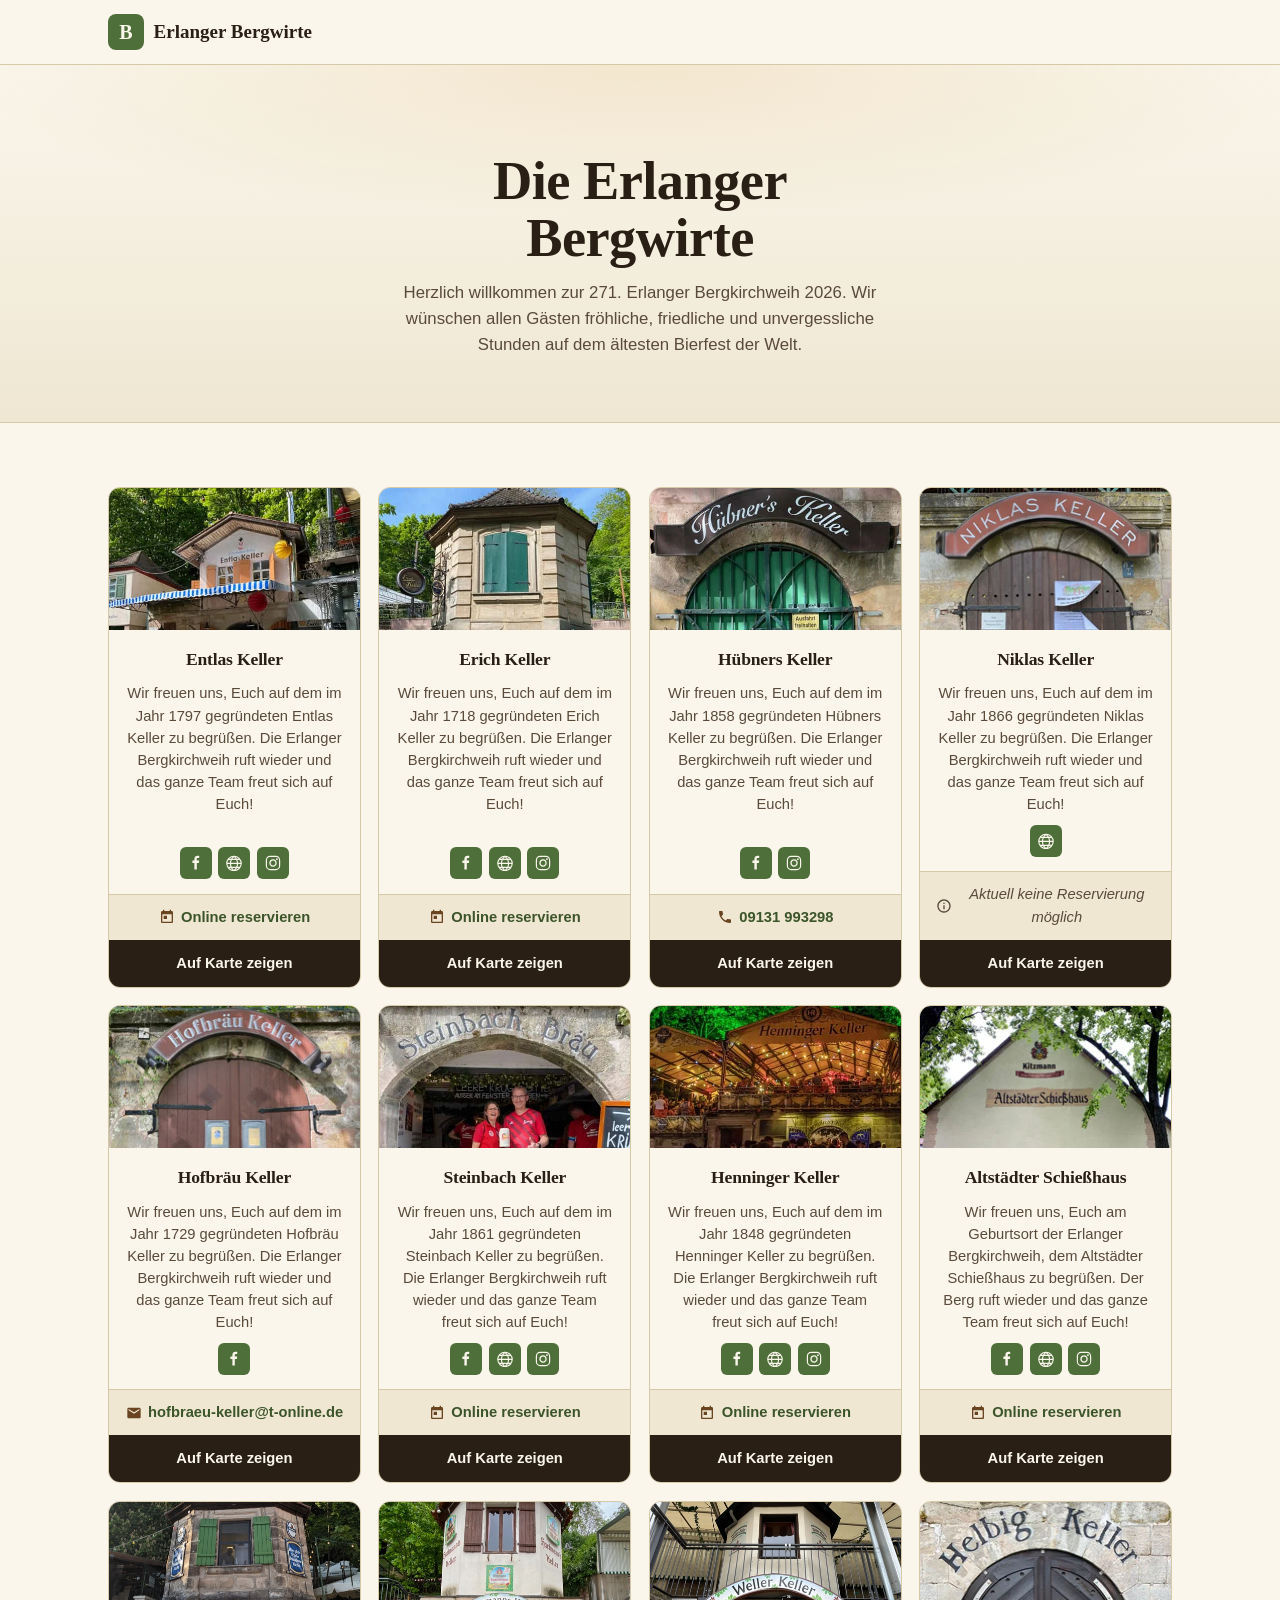
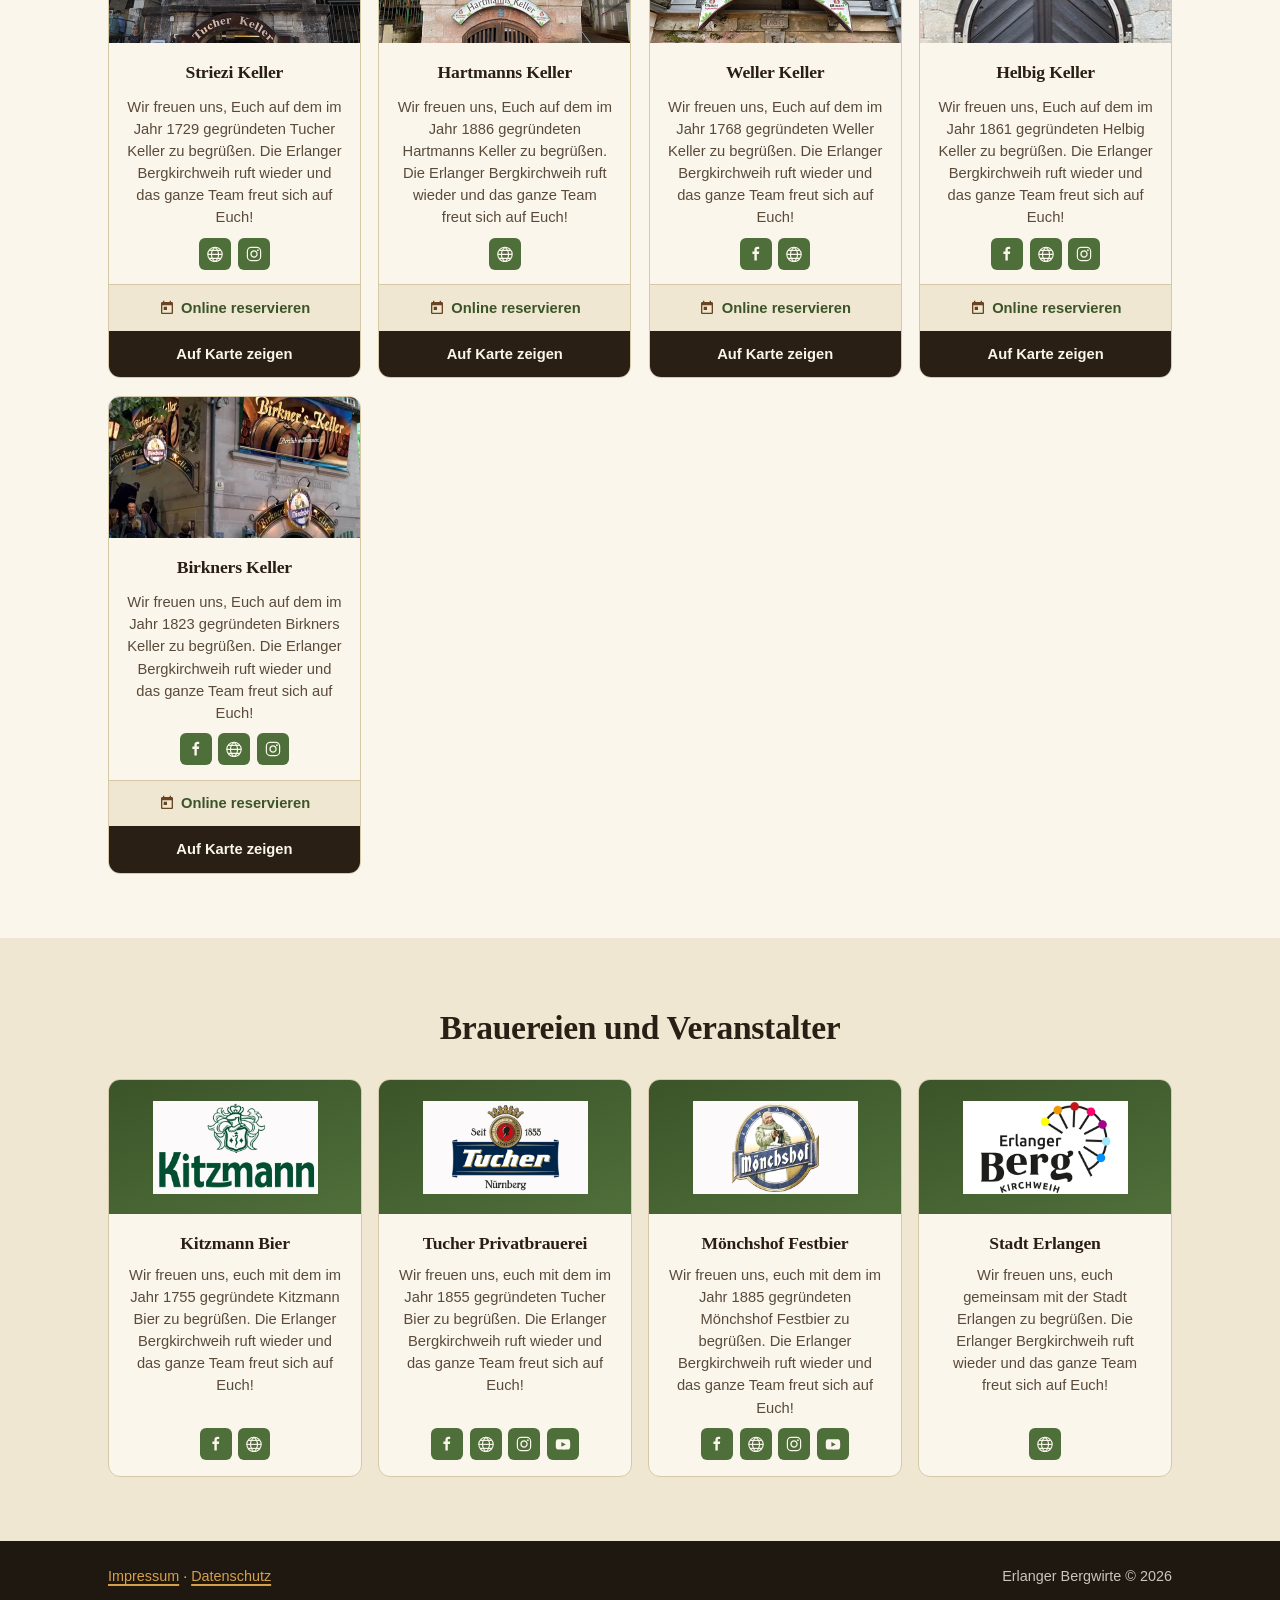
==== commit 55521a0a: "Drop the header social-icon row (Kauri Spirit accounts) Removes the Instagram / Facebook / YouTube /" ====
--- a/index.html
+++ b/index.html
@@ -19,7 +19,6 @@
   <symbol id="i-web" viewBox="0 0 20 20" fill="none" stroke="currentColor" stroke-width="1.4"><path d="M1,10.5 L19,10.5"/><path d="M2.35,15.5 L17.65,15.5"/><path d="M2.35,5.5 L17.523,5.5"/><path d="M10,19.46 L9.98,19.46 C7.31,17.33 5.61,14.141 5.61,10.58 C5.61,7.02 7.33,3.83 10,1.7 L10,1.7 C12.67,3.83 14.4,7.02 14.4,10.58 C14.4,14.141 12.67,17.33 10,19.46 Z"/><circle cx="10" cy="10.5" r="9"/></symbol>
   <symbol id="i-ig" viewBox="0 0 20 20"><path d="M13.55,1H6.46C3.45,1,1,3.44,1,6.44v7.12c0,3,2.45,5.44,5.46,5.44h7.08c3.02,0,5.46-2.44,5.46-5.44V6.44C19.01,3.44,16.56,1,13.55,1z M17.5,14c0,1.93-1.57,3.5-3.5,3.5H6c-1.93,0-3.5-1.57-3.5-3.5V6c0-1.93,1.57-3.5,3.5-3.5h8c1.93,0,3.5,1.57,3.5,3.5V14z"/><circle cx="14.87" cy="5.26" r="1.09"/><path d="M10.03,5.45c-2.55,0-4.63,2.06-4.63,4.6c0,2.55,2.07,4.61,4.63,4.61c2.56,0,4.63-2.061,4.63-4.61C14.65,7.51,12.58,5.45,10.03,5.45z M10.08,13c-1.66,0-3-1.34-3-2.99c0-1.65,1.34-2.99,3-2.99s3,1.34,3,2.99C13.08,11.66,11.74,13,10.08,13z"/></symbol>
   <symbol id="i-yt" viewBox="0 0 20 20"><path d="M15,4.1c1,0.1,2.3,0,3,0.8c0.8,0.8,0.9,2.1,0.9,3.1C19,9.2,19,10.9,19,12c-0.1,1.1,0,2.4-0.5,3.4c-0.5,1.1-1.4,1.5-2.5,1.6c-1.2,0.1-8.6,0.1-11,0c-1.1-0.1-2.4-0.1-3.2-1c-0.7-0.8-0.7-2-0.8-3C1,11.8,1,10.1,1,8.9c0-1.1,0-2.4,0.5-3.4C2,4.5,3,4.3,4.1,4.2C5.3,4.1,12.6,4,15,4.1z M8,7.5v6l5.5-3L8,7.5z"/></symbol>
-  <symbol id="i-tt" viewBox="0 0 20 20"><path d="M17.24,6V8.82a6.79,6.79,0,0,1-4-1.28v5.81A5.26,5.26,0,1,1,8,8.1a4.36,4.36,0,0,1,.72.05v2.9A2.57,2.57,0,0,0,7.64,11a2.4,2.4,0,1,0,2.77,2.38V2h2.86a4,4,0,0,0,1.84,3.38A4,4,0,0,0,17.24,6Z"/></symbol>
   <symbol id="i-cal" viewBox="0 0 24 24"><path d="M19 3h-1V1h-2v2H8V1H6v2H5c-1.11 0-1.99.9-1.99 2L3 19c0 1.1.89 2 2 2h14c1.1 0 2-.9 2-2V5c0-1.1-.9-2-2-2zm0 16H5V8h14v11zM7 10h5v5H7z" fill="currentColor"/></symbol>
   <symbol id="i-tel" viewBox="0 0 24 24"><path d="M20 15.5c-1.25 0-2.45-.2-3.57-.57-.35-.11-.74-.03-1.02.24l-2.2 2.2c-2.83-1.44-5.15-3.75-6.59-6.58l2.2-2.21c.27-.27.35-.66.24-1.01C8.7 6.45 8.5 5.25 8.5 4c0-.55-.45-1-1-1H4c-.55 0-1 .45-1 1 0 9.39 7.61 17 17 17 .55 0 1-.45 1-1v-3.5c0-.55-.45-1-1-1z" fill="currentColor"/></symbol>
   <symbol id="i-mail" viewBox="0 0 24 24"><path d="M20 4H4c-1.1 0-1.99.9-1.99 2L2 18c0 1.1.9 2 2 2h16c1.1 0 2-.9 2-2V6c0-1.1-.9-2-2-2zm0 4l-8 5-8-5V6l8 5 8-5v2z" fill="currentColor"/></symbol>
@@ -34,12 +33,6 @@
       <span class="brand__mark" aria-hidden="true">B</span>
       <span class="brand__text">Erlanger Bergwirte</span>
     </a>
-    <ul class="socials socials--header">
-      <li><a href="https://www.instagram.com/derbergruht/" target="_blank" rel="noopener noreferrer" aria-label="Instagram"><svg class="icon"><use href="#i-ig"/></svg></a></li>
-      <li><a href="https://www.facebook.com/bergkirchweih/" target="_blank" rel="noopener noreferrer" aria-label="Facebook"><svg class="icon"><use href="#i-fb"/></svg></a></li>
-      <li><a href="https://www.youtube.com/channel/UCCqenUxCz2fiVf_c4Ma3PHQ" target="_blank" rel="noopener noreferrer" aria-label="YouTube"><svg class="icon"><use href="#i-yt"/></svg></a></li>
-      <li><a href="https://www.tiktok.com/@bergkirchweih" target="_blank" rel="noopener noreferrer" aria-label="TikTok"><svg class="icon"><use href="#i-tt"/></svg></a></li>
-    </ul>
   </div>
 </header>
 
--- a/styles.css
+++ b/styles.css
@@ -141,25 +141,6 @@
   font-weight: 700;
 }
 
-.socials {
-  display: flex;
-  gap: 0.4rem;
-}
-.socials a {
-  display: grid;
-  place-items: center;
-  width: 36px;
-  height: 36px;
-  border-radius: 8px;
-  color: var(--ink);
-  text-decoration: none;
-  transition: background-color .15s ease, color .15s ease;
-}
-.socials a:hover {
-  background: var(--green);
-  color: var(--creme);
-}
-
 /* ---------- Hero ---------- */
 
 .hero {
